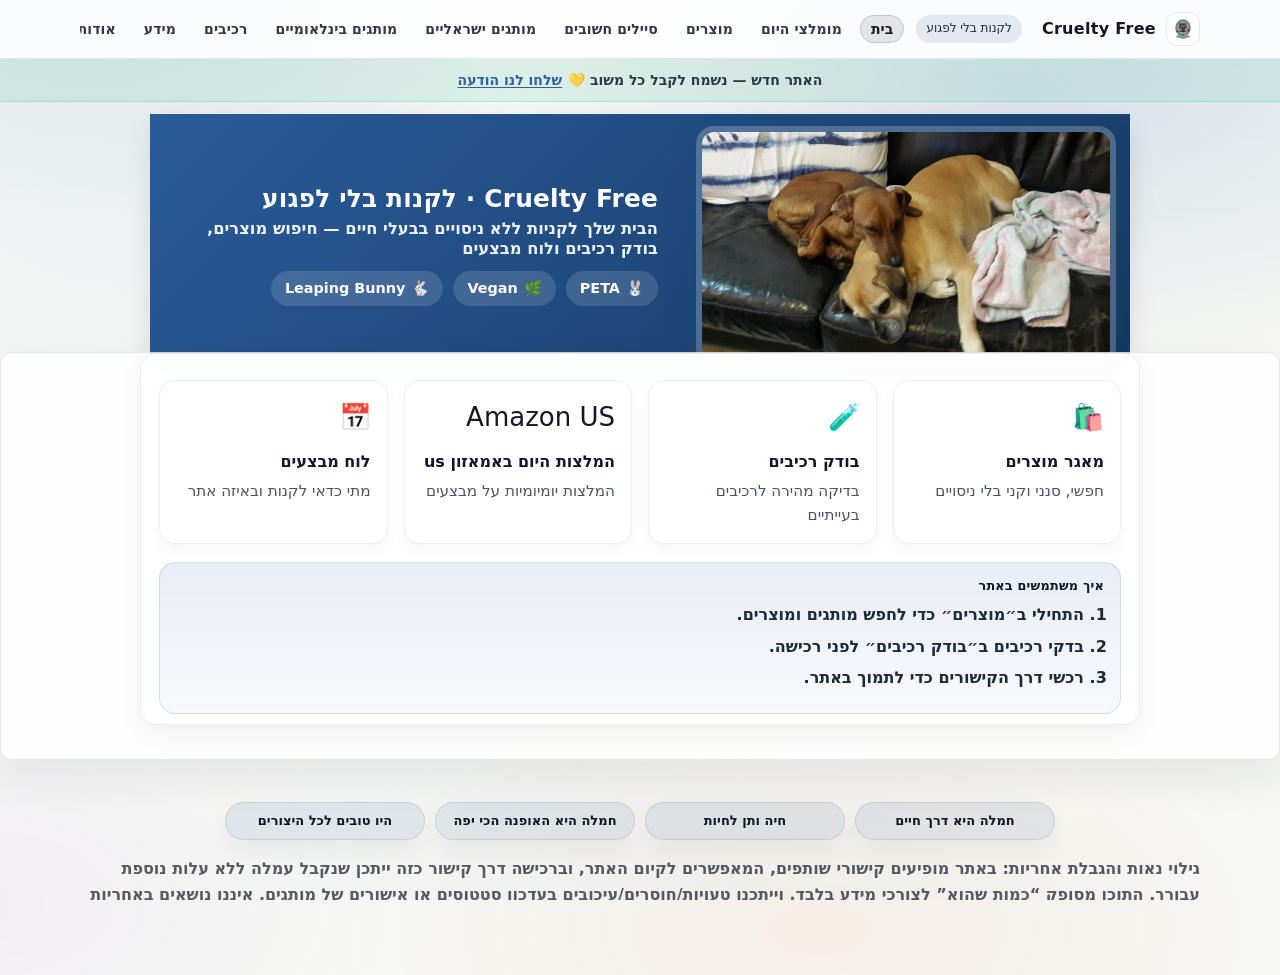
==== index.html @ d0f70ccd "Add files via upload" ====
<!DOCTYPE html>

<html lang="he" dir="rtl">
<head>
<meta charset="utf-8"/>
<meta content="width=device-width, initial-scale=1" name="viewport"/>
<title>Cruelty Free · לקנות בלי לפגוע</title>
<meta content="מדריך ישראלי לקניות ללא ניסויים בבעלי חיים" name="description"/>
<link href="https://fonts.googleapis.com" rel="preconnect"/>
<link crossorigin="" href="https://fonts.gstatic.com" rel="preconnect"/>
<link href="https://fonts.googleapis.com/css2?family=Assistant:wght@300;400;600;700;800&amp;display=swap" rel="stylesheet"/>
<link href="assets/css/styles.css?v=2026-01-14-v12" rel="stylesheet"/>
<link href="assets/img/logo.png" rel="icon" type="image/png"/>
<style>
  /* בית-only notice banner */
  .siteNotice{ background: rgba(16,185,129,.10); border-bottom:1px solid rgba(16,185,129,.22); }
  .siteNotice .wrap{ padding: 10px 16px; }
  .siteNotice p{ margin:0; font-size:14px; font-weight:600; color: rgba(15,23,42,.85); display:flex; gap:6px; flex-wrap:wrap; align-items:center; justify-content:center; }
  .siteNotice a{ color: rgba(42,91,154,.96); text-decoration: underline; text-underline-offset: 2px; }
  @media (max-width:420px){ .siteNotice p{ font-size:13.5px; } }
</style>
</head>
<body>
<header class="siteHeader" id="siteHeader">
<div class="wrap headerRow">
<a aria-label="בית" class="logo" href="index.html">
<img alt="Cruelty Free" class="logoImg" height="40" src="assets/img/logo.png" width="40"/>
<span class="logoText">Cruelty Free</span>
<span class="logoTag">לקנות בלי לפגוע</span>
</a>
<nav aria-label="ניווט ראשי" class="nav">
<a class="navHomeMobile" href="index.html">בית</a>
<a class="" href="todays-top-deals.html">מומלצי היום</a>
<a class="" href="products.html">מוצרים</a>
<a class="" href="shopping-calendar.html">סיילים חשובים</a>
<a class="" href="israeli-brands.html">מותגים ישראליים</a>
<a class="" href="recommended-brands.html">מותגים בינלאומיים</a>
<a class="" href="ingredient-detective.html">רכיבים</a>
<a class="" href="learn.html">מידע</a>
<a class="" href="about.html">אודות</a>
<a class="" href="contact.html">צור קשר</a>
</nav>
</div>
</header>
<main id="main">
<section aria-label="הודעה" class="siteNotice">
<div class="wrap">
<p>
      האתר חדש — נשמח לקבל כל משוב 💛
      <a href="contact.html">שלחו לנו הודעה</a>
</p>
</div>
</section>
<section class="hero product-hero heroSmall">
<img alt="" aria-hidden="true" class="decorPhoto decorCL" src="assets/img/photos/dogs-cuddle.jpg"/>
<div class="wrap heroInner">
<div class="heroCopy center-text">
<h1>Cruelty Free · לקנות בלי לפגוע</h1>
<p>הבית שלך לקניות ללא ניסויים בבעלי חיים — חיפוש מוצרים, בודק רכיבים ולוח מבצעים</p>
<div class="badgeRow center-badges">
<div class="trust-badge"><span class="icon">🐰</span> PETA</div>
<div class="trust-badge"><span class="icon">🌿</span> Vegan</div>
<div class="trust-badge"><span class="icon">🐇</span> Leaping Bunny</div>
</div>
</div>
</div>
</section>
<section class="panel filter-panel">
<div class="wrap">
<div class="toolbar-container contentCard">
<div class="cardsGrid homeGrid">
<a class="miniCard" href="products.html">
<div class="miniCardIcon">🛍️</div>
<div class="miniCardTitle">מאגר מוצרים</div>
<div class="miniCardText">חפשי, סנני וקני בלי ניסויים</div>
</a>
<a class="miniCard" href="ingredient-detective.html">
<div class="miniCardIcon">🧪</div>
<div class="miniCardTitle">בודק רכיבים</div>
<div class="miniCardText">בדיקה מהירה לרכיבים בעייתיים</div>
</a>
<a class="miniCard" href="todays-top-deals.html">
<div class="miniCardIcon">Amazon US</div>
<div class="miniCardTitle">המלצות היום באמאזון us</div>
<div class="miniCardText">המלצות יומיומיות על מבצעים</div>
</a>
<a class="miniCard" href="shopping-calendar.html">
<div class="miniCardIcon">📅</div>
<div class="miniCardTitle">לוח מבצעים</div>
<div class="miniCardText">מתי כדאי לקנות ובאיזה אתר</div>
</a>
</div>
<div class="noteBox">
<h2>איך משתמשים באתר</h2>
<ol class="steps">
<li>התחילי ב״מוצרים״ כדי לחפש מותגים ומוצרים.</li>
<li>בדקי רכיבים ב״בודק רכיבים״ לפני רכישה.</li>
<li>רכשי דרך הקישורים כדי לתמוך באתר.</li>
</ol>
</div>
</div>
</div>
</section>
</main>
<footer class="siteFooter">
<div class="wrap">
<div aria-label="ציטוטים" class="footerQuotes">
<span class="quotePill">חמלה היא דרך חיים</span><span class="quotePill">חיה ותן לחיות</span><span class="quotePill">חמלה היא האופנה הכי יפה</span><span class="quotePill">היו טובים לכל היצורים</span>
</div>
<p class="muted">גילוי נאות והגבלת אחריות: באתר מופיעים קישורי שותפים, המאפשרים לקיום האתר, וברכישה דרך קישור כזה ייתכן שנקבל עמלה ללא עלות נוספת עבורך. התוכן מסופק “כמות שהוא” לצורכי מידע בלבד, וייתכנו טעויות/חוסרים/עיכובים בעדכון סטטוסים או אישורים של מותגים. איננו נושאים באחריות לכל נזק, הפסד או הוצאה (ישירים או עקיפים) הנובעים מהשימוש באתר או מהסתמכות על המידע. אם ידוע לך על שינוי/טעות — נשמח לקבל עדכון.</p>
</div>
</footer>
<script defer="" src="assets/js/site.js?v=2026-01-14-v12"></script>

<!-- Weglot helper: refresh translations after dynamic content renders -->
<script>
(function(){
  function wgRefresh(){
    try{
      if (window.Weglot && typeof Weglot.refresh === 'function') Weglot.refresh();
    }catch(e){}
  }
  // initial
  document.addEventListener('DOMContentLoaded', function(){ setTimeout(wgRefresh, 80); });

  // optional: if your JS triggers this after rendering cards/lists
  window.addEventListener('kbwg:content-rendered', function(){ setTimeout(wgRefresh, 80); });

  // watch for DOM changes (debounced)
  var t=null;
  var mo=new MutationObserver(function(){
    clearTimeout(t);
    t=setTimeout(wgRefresh, 250);
  });
  mo.observe(document.documentElement, { childList:true, subtree:true });
})();
</script>

</body>
</html>
---- assets/css/styles.css ----
/* KBWG – full standalone styling (RTL-first) */
:root{
  --bg: #f6f7f4;
  --paper: rgba(255,255,255,.85);
  --paper2: rgba(255,255,255,.70);
  --stroke: rgba(20,40,80,.10);
  --stroke2: rgba(20,40,80,.14);
  --ink: #111827;
  --muted: rgba(17,24,39,.70);
  --muted2: rgba(17,24,39,.56);
  --brand: #2a5b9a;
  --brand2: #9dc3e6;
  --shadow: 0 18px 40px rgba(20,35,60,.08);
  --radius: 22px;
  --radius2: 16px;
}

*{ box-sizing:border-box; }
html,body{ height:100%; }
body{
  margin:0;
  font-family: "Heebo","Assistant","Rubik", system-ui, -apple-system, Segoe UI, Arial, sans-serif;
  color: var(--ink);
  background:
    radial-gradient(900px 500px at 80% 10%, rgba(42,91,154,.12), transparent 60%),
    radial-gradient(800px 520px at 10% 20%, rgba(157,195,230,.10), transparent 60%),
    radial-gradient(900px 600px at 50% 110%, rgba(186,215,239,.12), transparent 55%),
    var(--bg);
  line-height:1.6;
}

a{ color: inherit; text-decoration: none; }
a:hover{ text-decoration: underline; text-underline-offset: 3px; }
img{ max-width:100%; height:auto; display:block; }

.wrap{ width:min(1120px, 100% - 32px); margin-inline:auto; }

.muted{ color: var(--muted); }
.mini{ font-size: 13px; color: var(--muted2); font-weight: 650; }
h1,h2,h3{ line-height: 1.15; letter-spacing: .2px; }
h1{ font-size: clamp(30px, 4vw, 44px); margin:0 0 10px; }
h2{ font-size: clamp(20px, 2.6vw, 28px); margin:0 0 10px; }
h3{ font-size: 18px; margin:0 0 8px; }

/* Header */
.siteHeader{
  position: sticky; top:0; z-index:20;
  background: rgba(246,247,251,.70);
  backdrop-filter: blur(10px);
  border-bottom: 1px solid var(--stroke);
}
.headerRow{
  display:flex; align-items:center; justify-content:space-between; gap:14px;
  padding: 12px 0;
}

/* Prevent desktop nav from dropping to a second line */
.siteHeader .nav{ flex: 1 1 auto; }

  /* Mobile drawer: keep list clean (no wrapping into columns) */
  .siteHeader .nav{
    flex-wrap: nowrap;
    white-space: normal;
    overflow-x: hidden;
  }
  .siteHeader .nav a{
    width: 100%;
    justify-content: flex-start;
    padding: 10px 12px;
  }
.siteHeader .logo{ flex: 0 0 auto; }

.logo{
  display:flex; align-items:center; gap:10px; min-width: 220px;
}
.logoImg{ width:34px; height:34px; border-radius:10px; border:1px solid var(--stroke); background:rgba(255,255,255,.8); }
.logoText{ font-weight: 900; letter-spacing:.3px; }

.nav{
  display:flex;
  flex-wrap:wrap;
  gap:6px 8px;
  justify-content:flex-start;
  white-space:normal;
  overflow-x:visible;
  -webkit-overflow-scrolling:touch;
  scrollbar-width: thin;
}
.nav a{
  font-size: 14px;
  padding: 6px 10px;
  border-radius: 999px;
  font-weight: 800;
  color: rgba(17,24,39,.78);
}
.nav a:hover{
  background: rgba(42,91,154,.10);
  text-decoration:none;
}
.nav a.active{
  background: rgba(42,91,154,.12);
  border: 1px solid rgba(42,91,154,.18);
  color: rgba(17,24,39,.92);
}

/* Buttons */
.btn{
  display:inline-flex; align-items:center; justify-content:center;
  gap:8px;
  padding: 10px 14px;
  border-radius: 999px;
  border: 1px solid var(--stroke2);
  background: rgba(255,255,255,.92);
  font-weight: 900;
  cursor:pointer;
  text-decoration:none;
}
.btn:hover{ text-decoration:none; transform: translateY(-1px); }
.btn:active{ transform: translateY(0); }
.btn.primary{
  border-color: rgba(42,91,154,.22);
  background: rgba(42,91,154,.12);
}
.btn.ghost{
  background: rgba(255,255,255,.75);
}
.actions{ display:flex; gap:10px; flex-wrap:wrap; }

/* Panels & Cards */
.panel, .card, .aboutCard{
  background: var(--paper);
  border: 1px solid var(--stroke);
  border-radius: var(--radius);
  box-shadow: var(--shadow);
}
.panel{ padding: 16px; }
.card{ padding: 16px; }
.aboutCard{ padding: 16px; }
.spaced{ margin: 14px 0; }

/* Hero */
.hero{
  position: relative;
  margin: 10px 0 12px;
}
.heroShell{
  position: relative;
  overflow:hidden;
  border-radius: calc(var(--radius) + 6px);
  border: 1px solid var(--stroke);
  background: linear-gradient(180deg, rgba(255,255,255,.80), rgba(255,255,255,.65));
  box-shadow: var(--shadow);
}
.heroBg{
  position:absolute; inset:-40px;
  object-fit: cover;
  width: 110%;
  height: 110%;
  filter: saturate(1.05) contrast(1.03) blur(2px);
  opacity: .22;
  transform: scale(1.0);
}
.heroDeco{
  position:absolute; inset:0;
  background:
    radial-gradient(520px 240px at 80% 30%, rgba(42,91,154,.18), transparent 60%),
    radial-gradient(480px 250px at 20% 60%, rgba(157,195,230,.14), transparent 65%),
    radial-gradient(520px 260px at 55% 105%, rgba(186,215,239,.16), transparent 60%);
  pointer-events:none;
}
.heroInner{
  position:relative;
  padding: 16px;
  display:grid;
  grid-template-columns: 1.15fr .85fr;
  gap: 16px;
  align-items:center;
}
@media (max-width: 920px){
  .heroInner{ grid-template-columns: 1fr; }
}

/* --- Compact heroes (show content without scrolling) --- */
.hero.heroCompact{ margin: 10px 0 12px; }
.hero.heroCompact .heroInner{
  padding: 12px;
  grid-template-columns: .85fr 1.15fr;
  gap: 12px;
}
@media (max-width: 920px){
  .hero.heroCompact .heroInner{ grid-template-columns: 1fr; padding: 14px; }
}
.hero.heroCompact .heroMedia{
  max-height: 220px;
  min-height: 170px;
  border-radius: calc(var(--radius) - 2px);
}
.hero.heroCompact .heroMedia img{
  height: 100%;
  max-height: 220px;
  object-fit: cover;
}
.hero.heroCompact h1{ margin-bottom: 6px; font-size:1.85rem; line-height:1.05; }
.hero.heroCompact .badgeRow{ margin-top: 8px; }

/* =========================================================
   FIX (Calendar hero): navy background + centered text + image right
   ========================================================= */
.hero.heroCompact{
  position: relative;
}

/* Navy hero background like other pages */
.hero.heroCompact .heroShell{
  background: linear-gradient(135deg, var(--accent, #2a5b9a), #1b3861);
  color: #fff;
  border: none;
}

/* Text readability */
.hero.heroCompact .muted,
.hero.heroCompact .heroCopy p{
  color: rgba(255,255,255,.88);
}

/* Badges on navy */
.hero.heroCompact .badge{
  background: rgba(255,255,255,.14);
  border-color: rgba(255,255,255,.20);
  color: rgba(255,255,255,.92);
}

/* Center hero title/copy */
.hero.heroCompact .heroCopy{
  text-align: center;
  justify-self: center;
  position: relative;
  z-index: 2;
}

/* Push hero image further right (RTL-safe) */
.hero.heroCompact .heroMedia{
  justify-self: end;
  margin-inline-start: auto;
  position: relative;
  z-index: 0;
}

/* Force cover fill for calendar hero (protects from later height:auto rules) */
.hero.heroCompact .heroMedia img{
  width: 100%;
  height: 100% !important;
  object-fit: cover !important;
  max-height: 220px;
}

@media (max-width: 920px){
  .hero.heroCompact .heroMedia{
    justify-self: stretch;
    margin-inline-start: 0;
  }
}

/* Email row on contact page */
.emailRow{
  display:flex;
  flex-wrap:wrap;
  gap:10px;
  align-items:center;
  margin-top: 10px;
}
.emailText{
  padding: 10px 12px;
  border-radius: 14px;
  border: 1px solid var(--stroke2);
  background: rgba(255,255,255,.92);
  font: inherit;
  font-weight: 800;
  direction:ltr;
}

.heroCopy p{ margin:0 0 12px; font-weight: 650; }
.badgeRow{ display:flex; gap:8px; flex-wrap:wrap; margin-top: 10px; }
.badge{
  display:inline-flex; align-items:center; justify-content:center;
  padding: 7px 10px;
  border-radius: 999px;
  background: rgba(255,255,255,.70);
  border: 1px solid var(--stroke);
  font-weight: 900;
  font-size: 13px;
  color: rgba(17,24,39,.78);
}
.heroMedia{
  aspect-ratio: 4 / 3;
  max-height: 240px;

  background: rgba(255,255,255,.74);
  border: 1px solid var(--stroke);
  border-radius: var(--radius);
  overflow:hidden;
  min-height: 160px;
  max-height: 240px;
  position:relative;
}
.heroMedia img{
  width:100%; height:100%;
  object-fit: cover;
  transform: scale(1.0);
}
.heroMedia::after{
  content:"";
  position:absolute; inset:0;
  background: linear-gradient(180deg, transparent, rgba(255,255,255,.58));
}
.quoteTag{
  position:absolute;
  inset:auto 14px 14px 14px;
  background: rgba(255,255,255,.88);
  border: 1px solid var(--stroke);
  border-radius: 999px;
  padding: 8px 12px;
  font-weight: 900;
  text-align:center;
}

/* Quote strip */
.quoteStrip{
  display:flex;
  gap:10px;
  overflow:auto;
  padding: 10px 2px 2px;
  scroll-snap-type: x mandatory;
}
.quoteStrip::-webkit-scrollbar{ height: 10px; }
.quoteStrip::-webkit-scrollbar-thumb{ background: rgba(17,24,39,.12); border-radius: 999px; }
.quotePill{
  scroll-snap-align:start;
  min-width: 200px;
  padding: 10px 12px;
  border-radius: 16px;
  background: rgba(255,255,255,.75);
  border: 1px solid var(--stroke);
  font-weight: 900;
  box-shadow: 0 10px 22px rgba(20,35,60,.06);
  text-align:center;
}


/* Layout grids */
.grid{ display:grid; gap:14px; grid-template-columns: repeat(3, minmax(0,1fr)); }
.grid.two{ grid-template-columns: repeat(2, minmax(0,1fr)); }
.grid.three{ grid-template-columns: repeat(3, minmax(0,1fr)); }
@media (max-width: 920px){ .grid, .grid.two, .grid.three{ grid-template-columns: 1fr; } }

/* Gallery */
.mosaic{
  display:grid;
  grid-template-columns: 1.1fr .9fr;
  gap: 14px;
}
@media (max-width: 920px){ .mosaic{ grid-template-columns: 1fr; } }
.mosaicLeft, .mosaicRight{
  display:grid; gap:14px;
}
.mosaicRight{ grid-template-columns: repeat(2, minmax(0,1fr)); }
@media (max-width: 520px){ .mosaicRight{ grid-template-columns: 1fr; } }
.photoCard{
  border-radius: var(--radius);
  overflow:hidden;
  border: 1px solid var(--stroke);
  background: rgba(255,255,255,.75);
  position:relative;
  min-height: 180px;
  box-shadow: var(--shadow);
}
.photoCard img{ width:100%; height:100%; object-fit: cover; }
.photoCard .cap{
  position:absolute;
  inset:auto 12px 12px 12px;
  padding: 10px 12px;
  border-radius: 16px;
  background: rgba(255,255,255,.85);
  border: 1px solid var(--stroke);
  font-weight: 900;
}
.photoCard .cap small{ display:block; font-weight:800; color: var(--muted); margin-top: 2px; }

/* Forms */
.field{ display:flex; flex-direction:column; gap:6px; flex:1; }
.label{ font-weight:900; color: rgba(17,24,39,.86); }
input[type="search"], input[type="text"], select{
  width:100%;
  padding: 11px 12px;
  border-radius: 14px;
  border: 1px solid var(--stroke2);
  background: rgba(255,255,255,.92);
  font: inherit;
  font-weight: 700;
}
input:focus-visible, select:focus-visible, button:focus-visible, a:focus-visible{
  outline: 2px solid rgba(42,91,154,.55);
  outline-offset: 2px;
}

/* Product UI */
.chipsRow{ display:flex; gap:8px; flex-wrap:wrap; margin: 12px 0; }
.chip{
  position: relative;
  border: 1px solid rgba(15,23,42,.12);
  background: linear-gradient(180deg, rgba(255,255,255,.96), rgba(240,246,255,.86));
  padding: 8px 12px;
  border-radius: 999px;
  font-weight: 900;
  line-height: 1;
  box-shadow: 0 6px 16px rgba(15,23,42,.06);
  transition: transform .12s ease, box-shadow .12s ease, border-color .12s ease, background .12s ease;
}
.chip::after{
  content:"";
  position:absolute;
  left: 10px;
  right: 10px;
  bottom: 5px;
  height: 3px;
  border-radius: 999px;
  background: transparent;
  opacity: 0;
}
.chip:hover{
  transform: translateY(-1px);
  box-shadow: 0 10px 22px rgba(15,23,42,.09);
}
.chip.active{
  background: linear-gradient(180deg, rgba(42,91,154,.14), rgba(255,255,255,.88));
  border-color: rgba(42,91,154,.35);
}
.chip.active::after{
  background: linear-gradient(90deg, rgba(16,185,129,.95), rgba(59,130,246,.90));
  opacity: 1;
}

.toolbar{
  display:grid;
  grid-template-columns: 1.3fr .7fr .7fr .6fr auto;
  gap: 6px;
  align-items:center;
  margin: 10px 0;
}
@media (max-width: 920px){
  .toolbar{ grid-template-columns: 1fr 1fr; }
}
.searchBox{ position:relative; }
.liveCount{
  position:absolute;
  left: 10px; top: 50%;
  transform: translateY(-50%);
  padding: 4px 8px;
  border-radius: 999px;
  border: 1px solid var(--stroke);
  background: rgba(255,255,255,.86);
  font-weight: 900;
  font-size: 12px;
}
.filtersRow{
  display:flex; flex-wrap:wrap; gap:12px; align-items:center;
  margin: 8px 0 12px;
}
.check{ display:flex; gap:8px; align-items:center; font-weight: 850; color: rgba(17,24,39,.78); }
.countPill{
  margin-inline-start:auto;
  padding: 8px 12px;
  border-radius: 999px;
  border: 1px solid var(--stroke);
  background: rgba(255,255,255,.78);
  font-weight: 900;
}

.productCard{
  padding: 16px;
  border-radius: var(--radius);
  border: 1px solid var(--stroke);
  background: rgba(255,255,255,.86);
  box-shadow: var(--shadow);
}
.pTop{ display:flex; justify-content:space-between; gap:12px; align-items:flex-start; }
.pBrand{ font-weight: 900; color: rgba(17,24,39,.88); }
.pName{ font-weight: 800; color: rgba(17,24,39,.78); margin-top: 2px; }
.tags{ display:flex; gap:8px; flex-wrap:wrap; margin-top: 10px; }
.tag{
  padding: 6px 10px;
  border-radius: 999px;
  border: 1px solid var(--stroke);
  background: rgba(255,255,255,.78);
  font-weight: 900;
  font-size: 12px;
}
.offerList{ display:flex; flex-direction:column; gap:10px; margin-top: 12px; }
.offer{
  display:flex; justify-content:space-between; gap:12px; align-items:center;
  padding: 10px 12px;
  border-radius: 16px;
  border: 1px solid var(--stroke);
  background: rgba(255,255,255,.78);
}
.offerMeta{ font-size: 12px; font-weight: 800; color: var(--muted); }
.offerStore{ font-size: 14px; font-weight: 900; color: rgba(15,23,42,.95); }


/* ------------------------------------------------------------------
   מוצרים page (v3) – compatibility styles
   Fixes: mixed checkboxes (RTL), missing pill styling, cleaner spacing
   ------------------------------------------------------------------ */

/* Main white toolbar container used by products.html */
.toolbar-container{
  background: rgba(255,255,255,.92);
  border: 1px solid rgba(20,40,80,.10);
  border-radius: 18px;
  padding: 18px;
  box-shadow: 0 14px 28px rgba(20,35,60,.06);
}

/* מוצרים search */
.search-wrapper{ position: relative; max-width: 640px; margin: 0 auto 16px; }
.search-wrapper input{
  width:100%;
  padding: 14px 46px 14px 16px;
  border-radius: 999px;
  border: 2px solid rgba(15,23,42,.10);
  background: rgba(255,255,255,.96);
  font: inherit;
  font-weight: 750;
}
.search-wrapper input:focus{ outline:none; border-color: rgba(42,91,154,.55); box-shadow: 0 0 0 4px rgba(42,91,154,.12); }
.search-btn{
  position:absolute;
  right: 14px;
  top: 50%;
  transform: translateY(-50%);
  border:none;
  background: transparent;
  font-size: 18px;
  cursor: default;
}

/* Dropdowns row */
.select-group{ display:flex; gap:10px; flex-wrap: wrap; }
.select.minimal{
  border: 1px solid rgba(15,23,42,.12);
  padding: 10px 12px;
  border-radius: 12px;
  background: rgba(255,255,255,.96);
  font: inherit;
  font-weight: 750;
}

/* Toggle pills row (this is the issue in the screenshot) */
.toggles-row{
  display:flex;
  flex-wrap: wrap;
  gap: 6px;
  align-items:center;
  justify-content:flex-start;
  direction: rtl;
}

.check-pill{
  display:inline-flex;
  align-items:center;
  gap: 8px;
  padding: 8px 12px;
  border-radius: 999px;
  border: 1px solid rgba(44,62,80,.18);
  background: rgba(255,255,255,.92);
  font-weight: 800;
  white-space: nowrap;
  line-height: 1;
  unicode-bidi: isolate;
}

.check-pill:hover{ border-color: rgba(42,91,154,.35); }
.check-pill input{ margin:0; accent-color: var(--brand); }
.check-pill.highlight{
  background: rgba(42,91,154,.10);
  border-color: rgba(42,91,154,.25);
}



.price-range-row{
  margin-top:10px;
  display:flex;
  flex-direction:column;
  gap:6px;
}

.price-range-row .filter-label{
  font-weight:800;
  font-size:14px;
}

.price-range-inputs{
  display:flex;
  flex-wrap:wrap;
  gap:8px;
}

.price-label{
  display:flex;
  flex-direction:column;
  gap:4px;
  font-size:12px;
}

.price-label input{
  max-width:120px;
  padding:6px 10px;
  border-radius:999px;
  border:1px solid rgba(148,163,184,0.8);
  font-size:13px;
  background-color:#fff;
}

.price-range-hint{
  font-size:12px;
  color:var(--muted,#64748b);
}


.price-sep{
  font-size: 14px;
  opacity: 0.7;
}

.free-ship-row{
  margin-top: 10px;
  display:flex;
  flex-wrap:wrap;
  align-items:center;
  gap:10px;
}

.freeShipLabel{
  font-weight: 800;
  font-size: 14px;
}

.freeShipInput{
  max-width: 140px;
  padding: 8px 12px;
  border-radius: 999px;
  border: 1px solid rgba(15,23,42,.18);
  background: rgba(255,255,255,.96);
  font: inherit;
  font-weight: 750;
  text-align: center;
}

/* RTL: keep the checkbox visually on the left for readability */
html[dir="rtl"] .check-pill{ flex-direction: row; }

/* Status bar (count + clear button) */
.status-bar{
  display:flex;
  align-items:center;
  gap: 12px;
  flex-wrap: wrap;
  justify-content: flex-start;
}

.count-tag{
  display:inline-flex;
  align-items:center;
  justify-content:center;
  padding: 8px 12px;
  border-radius: 999px;
  border: 1px solid rgba(20,40,80,.12);
  background: rgba(245,248,255,.92);
  font-weight: 900;
  font-size: 13px;
}

.btn-link{
  border:none;
  background: transparent;
  color: rgba(42,91,154,.95);
  font: inherit;
  font-weight: 900;
  cursor: pointer;
  padding: 6px 8px;
  border-radius: 10px;
}
.btn-link:hover{ background: rgba(42,91,154,.08); }

/* Slightly nicer separation between filters and cards */
.product-grid{ margin-top: 14px; }

@media (max-width: 768px){
  .status-bar{ justify-content:center; }
  .select-group{ justify-content:center; }
  .toggles-row{ justify-content:center; }
}

/* Footer */
.siteFooter{ padding: 18px 0 26px; margin-top: 14px; }
.siteFooter .muted{ font-weight: 750; }

/* Decorative corners */
.corner{
  position: fixed;
  width: 220px;
  opacity: .12;
  pointer-events:none;
  filter: blur(.2px);
  z-index: 0;
}
.corner.r{ top:-30px; right:-40px; }
.corner.l{ bottom:-40px; left:-50px; transform: rotate(8deg); }
@media (max-width: 920px){ .corner{ display:none; } }

/* Sales calendar layout */
.agendaGrid{
  display:grid; gap:14px;
  grid-template-columns: repeat(2, minmax(0,1fr));
}
@media (max-width: 920px){ .agendaGrid{ grid-template-columns: 1fr; } }
.monthCard{
  background: rgba(255,255,255,.85);
  border: 1px solid rgba(20,40,80,.10);
  border-radius: 20px;
  box-shadow: 0 14px 28px rgba(20,35,60,.06);
  overflow:hidden;
}
.monthTop{
  display:flex; align-items:center; justify-content:space-between; gap:10px;
  padding: 14px 16px;
  background: linear-gradient(180deg, rgba(170,200,235,.22), rgba(255,255,255,.0));
  border-bottom: 1px solid rgba(20,40,80,.08);
}
.monthTitle{ font-size: 18px; font-weight: 900; }
.monthMeta{ font-size: 13px; font-weight: 800; color: rgba(30,45,70,.72); }
.eventList{ padding: 12px 12px 14px; display:flex; flex-direction:column; gap:10px; }
.eventItem{
  display:flex; gap:12px; align-items:flex-start;
  padding: 12px;
  border-radius: 16px;
  border: 1px solid rgba(20,40,80,.10);
  background: rgba(255,255,255,.90);
}
.eventLeft{ min-width: 92px; display:flex; flex-direction:column; gap:6px; text-align:right; }
.datePill{
  display:inline-flex; align-items:center; justify-content:center;
  padding: 6px 10px;
  border-radius: 999px;
  font-weight: 900;
  font-size: 13px;
  border: 1px solid rgba(20,40,80,.12);
  background: rgba(245,248,255,.9);
  white-space: nowrap;
}
.tagPill{
  display:inline-flex; align-items:center; justify-content:center;
  padding: 5px 10px;
  border-radius: 999px;
  font-weight: 900;
  font-size: 12px;
  white-space: nowrap;
  border: 1px solid rgba(20,40,80,.10);
}
.tag-major{ background: rgba(70,130,255,.14); }
.tag-mid  { background: rgba(40,170,140,.14); }
.tag-note { background: rgba(255,170,60,.16); }
.eventBody{ flex:1; min-width:0; }
.eventName{ font-weight: 900; font-size: 15px; margin-bottom: 3px; }
.eventDesc{ color: rgba(30,45,70,.78); font-weight: 700; font-size: 13px; line-height: 1.45; }
.noEvents{ padding: 14px; color: rgba(30,45,70,.65); font-weight: 800; font-size: 13px; }


/* --- v3 polish & fixes --- */
img{max-width:100%;height:auto}

/* Decorative corner: smaller + softer */
.corner{
  width: 180px !important;
  opacity: .06 !important;
  filter: blur(.1px);
}

/* Hero media: prevent giant images */
.heroMedia{
  aspect-ratio: 4 / 3;
  min-height: 0;
}
.heroMedia img{
  width:100%;
  height:100%;
  object-fit: cover;
  transform: none;
}

/* Footer quote line */
.footerQuotes{
  margin-top: 10px;
  font-weight: 800;
  font-size: 12px;
  color: rgba(30,45,70,.60);
  display:flex;
  flex-wrap:wrap;
  gap:8px;
}
.footerQuotes::before{
  content:"✦";
  opacity:.65;
  margin-inline-end: 6px;
}

/* Small buttons */
.btn.small{
  padding: 8px 12px;
  font-size: 12px;
}


/* Botanical additions */
.steps{ margin:0; padding-inline-start: 20px; }
.steps li{ margin: 10px 0; font-weight: 650; color: rgba(17,24,39,.78); }


/* --- Quote color pills (Botanical Calm + Blue) --- */
.quotePill{
  border-radius: 14px;
  padding: 8px 10px;
  border: 1px solid rgba(17,24,39,.10);
  font-weight: 850;
  font-size: 13px;
}
.quotePill.q1{ background: rgba(157,195,230,.18); }     /* sage */
.quotePill.q2{ background: rgba(249,115,22,.10); }     /* warm peach */
.quotePill.q3{ background: rgba(42,91,154,.12); }     /* ocean blue */
.quotePill.q4{ background: rgba(168,85,247,.10); }     /* lavender */
.quotePill.q5{ background: rgba(65,155,210,.14); }     /* mint */

@media (max-width: 860px){
  .heroMedia{ max-height: 280px; }
}

/* --- Shopping Calendar: shop chips --- */
.eventBuy{ display:flex; gap:8px; flex-wrap: wrap; margin-top:10px; }
.buyChip{ display:inline-flex; align-items:center; padding:6px 10px; border-radius: 999px;
  border: 1px solid rgba(17,24,39,.12); background: rgba(255,255,255,.7); font-weight: 750; font-size: 12px; }



/* --- Layout variation: flip hero order on some pages --- */
.heroInner.flip .heroCopy { order: 2; }
.heroInner.flip .heroMedia { order: 1; }

/* --- Safer hero media sizing (prevents huge images) --- */
.heroMedia img {
  width: 100%;
  height: auto;
  display: block;
  object-fit: cover;
  aspect-ratio: 16 / 10;
  max-height: 380px;
}



/* --- v6: Mixed layouts (more decorative) --- */

/* Decorative background wash + soft pattern */
body::before{
  content:"";
  position: fixed;
  inset: -20vh -20vw;
  z-index: -3;
  pointer-events: none;
  background:
    radial-gradient(900px 420px at 18% 12%, rgba(42,91,154,.10), transparent 60%),
    radial-gradient(820px 420px at 82% 18%, rgba(157,195,230,.10), transparent 62%),
    radial-gradient(780px 420px at 60% 88%, rgba(249,115,22,.06), transparent 65%),
    radial-gradient(720px 360px at 12% 86%, rgba(168,85,247,.05), transparent 62%);
  filter: saturate(1.02);
}
body::after{
  content:"";
  position: fixed;
  inset: 0;
  z-index: -2;
  pointer-events: none;
  opacity: .35;
  background-image:
    radial-gradient(rgba(17,24,39,.06) 1px, transparent 1px);
  background-size: 22px 22px;
  mask-image: radial-gradient(closest-side, rgba(0,0,0,.70), rgba(0,0,0,0));
}

/* Image strip (Layout 2) */
.imgStrip{
  display:grid;
  grid-template-columns: repeat(3, 1fr);
  gap: 12px;
}
@media (max-width: 920px){ .imgStrip{ grid-template-columns: 1fr; } }

.stripCard{
  margin:0;
  border-radius: 20px;
  overflow:hidden;
  border: 1px solid rgba(20,40,80,.10);
  background: rgba(255,255,255,.82);
  box-shadow: var(--shadow);
}
.stripCard img{
  width:100%;
  height: 150px;
  object-fit: cover;
  display:block;
}
.stripCard figcaption{
  padding: 10px 12px 12px;
  display:flex;
  justify-content: space-between;
  align-items:center;
  gap:10px;
  font-weight: 900;
  color: rgba(17,24,39,.78);
}
.stripTag{
  font-size: 12px;
  font-weight: 900;
  border: 1px solid rgba(17,24,39,.12);
  background: rgba(255,255,255,.70);
  padding: 5px 9px;
  border-radius: 999px;
}

/* Inline media inside cards (Layout 3) */
.cardMedia{
  display:flex;
  gap: 12px;
  align-items:center;
}
.cardMedia .mediaImg{
  width: 78px;
  height: 78px;
  border-radius: 18px;
  border: 1px solid rgba(20,40,80,.12);
  background: rgba(255,255,255,.75);
  object-fit: cover;
  flex: 0 0 auto;
}
.cardMedia .mediaIcon{
  width: 78px;
  height: 78px;
  border-radius: 18px;
  border: 1px solid rgba(20,40,80,.12);
  background: rgba(255,255,255,.75);
  display:grid;
  place-items:center;
  flex: 0 0 auto;
  color: rgba(42,91,154,.95);
}
.cardMedia .mediaIcon svg{ width: 40px; height: 40px; }

/* Decorative section divider */
.divider{
  height: 1px;
  background: linear-gradient(90deg, transparent, rgba(20,40,80,.16), transparent);
  margin: 18px 0;
}

/* Softer hero quote tag */
.quoteTag{
  border-radius: 999px;
  padding: 8px 12px;
  font-weight: 900;
  border: 1px solid rgba(17,24,39,.12);
  background: rgba(255,255,255,.75);
  backdrop-filter: blur(6px);
}



/* --- Community gallery --- */
.communityGrid{
  display:grid;
  grid-template-columns: repeat(3, minmax(0,1fr));
  gap: 14px;
}
@media (max-width: 920px){
  .communityGrid{ grid-template-columns: 1fr; }
}
.communityCard{
  border-radius: 22px;
  overflow:hidden;
  border: 1px solid rgba(20,40,80,.10);
  background: rgba(255,255,255,.82);
  box-shadow: var(--shadow);
  position: relative;
}
.communityCard img{
  width:100%;
  height: 220px;
  object-fit: cover;
  display:block;
}
.communityCard .cap{
  position:absolute;
  inset: auto 12px 12px 12px;
  padding: 10px 12px;
  border-radius: 16px;
  background: rgba(255,255,255,.80);
  border: 1px solid rgba(17,24,39,.10);
  backdrop-filter: blur(6px);
  font-weight: 900;
  color: rgba(17,24,39,.82);
}
.communityCard .cap small{
  display:block;
  margin-top: 2px;
  font-weight: 800;
  color: rgba(17,24,39,.60);
}

/* Skip link */
.skipLink{
  position:absolute;
  top: 10px;
  right: 10px;
  z-index: 50;
  padding: 10px 14px;
  border-radius: 999px;
  border: 1px solid rgba(20,40,80,.14);
  background: rgba(255,255,255,.95);
  box-shadow: 0 12px 24px rgba(20,35,60,.10);
  font-weight: 900;
  transform: translateY(-140%);
}
.skipLink:focus{
  transform: translateY(0);
}


/* --- Unified products-style theme overrides (v2) --- */
:root{
  --primary:#2c3e50;
  --accent:#2a5b9a;
  --accent-hover:#234e86;
  --bg-light:#f5f8ff;
  --card-shadow:0 8px 20px rgba(0,0,0,.06);
  --card-hover:0 12px 28px rgba(0,0,0,.12);
  --radius:12px;
}
body{font-family:"Heebo","Assistant",system-ui,-apple-system,Segoe UI,Roboto,Arial,sans-serif;}
.logoTag{font-size:12px;color:rgba(255,255,255,.9);margin-inline-start:10px;padding:4px 10px;border-radius:999px;background:rgba(255,255,255,.14);}
.siteHeader{position:sticky;top:0;z-index:1000;background:rgba(255,255,255,.85);backdrop-filter:saturate(180%) blur(10px);}
.siteHeader .logoTag{color:#1f2a37;background:rgba(42,91,154,.12);}
.nav a.active{background:rgba(42,91,154,.14);border-color:rgba(42,91,154,.2);}

.hero.product-hero{
  background: linear-gradient(135deg, var(--accent), #1b3861);
  color:#fff;
  border-radius: 18px;
  max-width: 980px;
  width: min(980px, calc(100% - 28px));
  margin: 12px auto 14px;
  padding: 12px 14px;
  box-shadow: 0 14px 28px rgba(0,0,0,.10);
}

 /* ✅ Hero: put the image NEXT to the text (not behind it) */
.hero.product-hero{
  display:flex;
  flex-direction: row;
  align-items:center;
  justify-content: space-between;
  gap: 18px;
  flex-wrap: nowrap;
  direction: rtl;
}

.hero.product-hero > .decorPhoto{
  position: static;
  flex: 0 0 auto;
  width: min(320px, 30vw);
  max-width: 340px;
  height: auto;
  opacity: 1;
  margin: 0;
  border-radius: 18px;
  box-shadow: 0 10px 22px rgba(0,0,0,.18);
}

.hero.product-hero .wrap.heroInner{
  width: auto;
  margin-inline: 0;
  flex: 1 1 560px;
  max-width: 760px;
}
.hero.product-hero .heroCopy{ position: relative; z-index: 2; }

/* Mobile: keep side-by-side but smaller */
@media (max-width: 640px){
  .hero.product-hero{
    gap: 6px;
    padding: 10px 12px;
    margin: 10px auto 12px;
    border-radius: 16px;
    box-shadow: 0 10px 20px rgba(0,0,0,.09);
  }
  .hero.product-hero > .decorPhoto{
    width: 110px;
    max-width: 34vw;
    max-height: 84px;
    padding: 0;
    border-radius: 14px;
  }
  .hero.product-hero .wrap.heroInner{
    flex: 1 1 auto;
    max-width: none;
  }
  .hero.product-hero .heroCopy.center-text{
    direction: rtl;
    text-align: right;
  }
  .hero.product-hero .badgeRow{justify-content:flex-start;}
}


.heroSmall{padding:18px 0 20px;}

/* ✅ FIX: was global .heroInner{display:flex...} and broke other pages */
.hero.product-hero .heroInner{position:relative; z-index:2;}

.center-text{text-align:center;}
.center-text h1{margin:0 0 6px;font-size:1.55rem;line-height:1.06;}
.center-text p{margin:0 auto 12px;max-width:720px;font-size:1.02rem;line-height:1.25;opacity:.92;}
.badgeRow{display:flex;gap:10px;justify-content:center;flex-wrap:wrap;}
.trust-badge{display:inline-flex;align-items:center;gap:6px;background:rgba(255,255,255,.14);padding:6px 14px;border-radius:999px;font-weight:700;font-size:.9rem;}
.trust-badge .icon{filter:saturate(1.1);}

.panel.filter-panel{padding-top:0;}
.toolbar-container,.contentCard{background:#fff;border-radius:16px;padding:22px;box-shadow:var(--card-shadow);}
.contentCard{margin-bottom:26px;}
.lead{font-size:1.05rem;margin:0 0 14px;color:#213043;opacity:.92;}

.cardsGrid{display:grid;grid-template-columns:repeat(auto-fit,minmax(240px,1fr));gap:16px;margin:16px 0;}
.homeGrid{grid-template-columns:repeat(auto-fit,minmax(180px,1fr));}
.miniCard{display:block;text-decoration:none;background:#fff;border:1px solid rgba(31,41,55,.08);border-radius:16px;padding:16px;box-shadow:0 6px 14px rgba(0,0,0,.04);transition:.18s;}
.miniCard:hover{transform:translateY(-2px);box-shadow:0 10px 22px rgba(0,0,0,.08);}
.miniCardIcon{font-size:26px;margin-bottom:10px}
.miniCardTitle{font-weight:800;color:#0f172a;margin-bottom:4px}
.miniCardText{color:#475569;font-size:.95rem}

.infoCard{background:#fff;border:1px solid rgba(31,41,55,.08);border-radius:16px;padding:16px;box-shadow:0 6px 14px rgba(0,0,0,.04);}
.infoCard h2{margin:0 0 8px;font-size:1.15rem}
.infoCard p, .infoCard li{color:#334155}
.infoCard ul{margin:0;padding-inline-start:18px}

.noteBox{margin-top:18px;border-radius:16px;padding:16px;background:linear-gradient(180deg,rgba(42,91,154,.10),rgba(42,91,154,.04));border:1px solid rgba(42,91,154,.15);}
.steps{margin:8px 0 0;padding-inline-start:20px}
.steps li{margin:6px 0;color:#1f2937}

.photoCard{margin:16px 0;display:grid;grid-template-columns: minmax(200px,360px) 1fr;gap:14px;align-items:center;background:rgba(255,255,255,.85);border:1px solid rgba(31,41,55,.08);border-radius:18px;padding:12px;}
.photoCardImg{width:100%;max-height:260px;object-fit:contain;background:rgba(42,91,154,.08);border-radius:14px;padding:8px;}
.photoCardCap{margin:0;color:#334155;font-weight:700;}
@media (max-width: 720px){
  .photoCard{grid-template-columns:1fr;}
  .center-text h1{font-size:1.35rem;}
  .heroSmall{padding:18px 0 20px;}
}

.searchBlock{max-width:720px;margin:0 auto 14px;}
.fieldLabel{display:block;font-weight:800;margin-bottom:6px;color:#0f172a;}
.searchBlock input{width:100%;padding:14px 16px;border-radius:999px;border:2px solid rgba(15,23,42,.10);font-size:1.05rem;}
.searchBlock input:focus{outline:none;border-color:rgba(42,91,154,.55);box-shadow:0 0 0 4px rgba(42,91,154,.12);}
.hintText{margin-top:8px;color:#475569;font-size:.95rem;}
.suggestions{margin-top:10px;display:flex;flex-wrap:wrap;gap:8px;}
.sugBtn{border:none;cursor:pointer;border-radius:999px;padding:8px 12px;background:rgba(42,91,154,.10);color:#0f172a;font-weight:800;}
.sugBtn:hover{background:rgba(42,91,154,.18);}
.resultGrid{display:grid;gap:12px;margin-top:14px;}
.resultCard{background:#fff;border:1px solid rgba(31,41,55,.08);border-radius:16px;padding:14px;box-shadow:0 6px 14px rgba(0,0,0,.04);}
.resultCard h3{margin:0 0 6px;}
.small{font-size:.9rem}
.emailRow{display:flex;gap:10px;align-items:center;flex-wrap:wrap;}
.btnPrimary{display:inline-flex;align-items:center;justify-content:center;border:none;border-radius:12px;padding:10px 14px;background:var(--accent);color:#fff;text-decoration:none;font-weight:800;cursor:pointer;}
.btnPrimary:hover{background:var(--accent-hover);}
.btnSmall{padding:8px 12px;border-radius:10px;font-size:.95rem;}

.footerQuotes{display:flex;gap:10px;flex-wrap:wrap;justify-content:center;margin-bottom:10px}
.quotePill{background:rgba(42,91,154,.10);border:1px solid rgba(42,91,154,.15);border-radius:999px;padding:8px 14px;font-weight:800;color:#0f172a;}



/* ===========================
   Product grid: side-by-side
   =========================== */
.product-grid{
  display:grid;
  grid-template-columns: repeat(auto-fill, minmax(320px, 1fr));
  gap: 14px;
  align-items: stretch;
}
.productCard{ height: 100%; }
@media (max-width: 680px){
  .product-grid{ grid-template-columns: 1fr; }
}

/* ===========================
   Decorative corner photos (one per page)
   - Put inside .hero / .pageHero
   =========================== */
.hero, .pageHero, .product-hero{ position: relative; overflow: hidden; }
.hero .wrap, .pageHero .wrap, .product-hero .wrap{ position: relative; z-index: 2; }

.decorPhoto{
  position:absolute;
  width: min(320px, 38vw);
  height: auto;
  opacity: .30;
  border-radius: 18px;
  box-shadow: 0 12px 28px rgba(0,0,0,.12);
  pointer-events: none;
  user-select: none;
  z-index: 0;
  object-fit: contain;
  background: rgba(255,255,255,.35);
  padding: 6px;
  backdrop-filter: blur(2px);
}

.decorTL{ top: 18px; left: 18px; transform: rotate(-2deg); }
.decorTR{ top: 18px; right: 18px; transform: rotate(2deg); }
.decorBL{ bottom: 18px; left: 18px; transform: rotate(2deg); }
.decorBR{ bottom: 18px; right: 18px; transform: rotate(-2deg); }
.decorCL{ top: 50%; left: 18px; transform: translateY(-50%) rotate(-2deg); }
.decorCR{ top: 50%; right: 18px; transform: translateY(-50%) rotate(2deg); }
.decorBC{ bottom: 18px; left: 50%; transform: translateX(-50%) rotate(-1deg); }

@media (max-width: 768px){
  .decorPhoto{ width: min(200px, 46vw); opacity: .18; }
  .center-text h1, .hero.heroCompact h1{ font-size:1.55rem; }
  .center-text p{ font-size:0.98rem; line-height:1.22; }
}



/* ✅ FIX: Calendar hero decor photo behind hero card (prevents title being hidden) */
.hero.heroCompact .decorPhoto{ z-index: 0; }
.hero.heroCompact .heroShell{ z-index: 2; position: relative; }

/* ------------------------------------------------------------------
   מוצרים page toolbar (new layout) – make filters look clean in RTL
   ------------------------------------------------------------------ */

/* When products.html uses the "filter-panel" layout, keep it consistent */
.filter-panel{ position: relative; z-index: 10; }

.toolbar-container{
  background: rgba(255,255,255,.92);
  border: 1px solid rgba(31,41,55,.08);
  border-radius: 16px;
  padding: 20px;
  box-shadow: 0 10px 26px rgba(0,0,0,.06);
  margin-bottom: 22px;
}

/* חיפוש */
.search-wrapper{ position: relative; max-width: 720px; margin: 0 auto 18px; }
.search-wrapper input{
  width: 100%;
  padding: 14px 50px 14px 18px;
  border: 2px solid rgba(15,23,42,.10);
  border-radius: 999px;
  font-size: 1.05rem;
  font-family: inherit;
}
.search-wrapper input:focus{ outline: none; border-color: rgba(42,91,154,.55); box-shadow: 0 0 0 4px rgba(42,91,154,.12); }
.search-btn{ position: absolute; right: 14px; top: 50%; transform: translateY(-50%); background: none; border: none; font-size: 1.15rem; opacity: .75; cursor: default; }

/* Selects row */
.select-group{ display:flex; gap: 6px; flex-wrap: wrap; }
.select.minimal{
  border: 1px solid rgba(31,41,55,.14);
  padding: 9px 12px;
  border-radius: 12px;
  background: rgba(255,255,255,.92);
  font: inherit;
  font-weight: 800;
  min-width: 180px;
}

/* Checkboxes (Pills) – fixes the mixed/merged labels in RTL */
.toggles-row{
  display:flex;
  flex-wrap:wrap;
  gap: 6px;
  align-items:center;
  justify-content: flex-start;
  direction: rtl;
}

.check-pill{
  display:inline-flex;
  align-items:center;
  gap: 8px;
  padding: 8px 12px;
  border-radius: 999px;
  background: rgba(255,255,255,.92);
  border: 1px solid rgba(31,41,55,.16);
  font-weight: 800;
  white-space: nowrap;
  line-height: 1;
  unicode-bidi: isolate;
}
.check-pill:hover{ border-color: rgba(42,91,154,.40); }
.check-pill input{ margin: 0; accent-color: var(--accent); }
.check-pill.highlight{ background: rgba(42,91,154,.10); border-color: rgba(42,91,154,.24); }

/* In RTL the checkbox should visually sit on the left for readability */
html[dir="rtl"] .check-pill{ flex-direction: row; }

/* Count + clear */
.status-bar{
  display:flex;
  align-items:center;
  justify-content: space-between;
  gap: 12px;
  flex-wrap: wrap;
}
.count-tag{
  display:inline-flex;
  align-items:center;
  gap: 8px;
  padding: 8px 12px;
  border-radius: 999px;
  border: 1px solid rgba(31,41,55,.12);
  background: rgba(245,248,255,.9);
  font-weight: 900;
}
.btn-link{
  border: none;
  background: none;
  color: rgba(42,91,154,.95);
  font-weight: 900;
  cursor: pointer;
  padding: 6px 8px;
  border-radius: 10px;
}
.btn-link:hover{ background: rgba(42,91,154,.08); }

/* מוצרים list spacing under filters */
.product-grid{ margin-top: 18px; }

@media (max-width: 768px){
  .toolbar-container{ padding: 16px; }
  .select.minimal{ min-width: 0; width: 100%; }
  .status-bar{ justify-content: center; }
}
/* Shopping calendar quote bubble text color */
.calendarHero .quoteTag{
  color: #000080; /* change to whatever you want */
}
/* Force quote bubble text color (calendar hero only) */
.hero.product-hero.calendarHero .quoteTag{
  color: #000080 !important; /* navy text */
}
.hero.product-hero.calendarHero .quoteTag,
.hero.product-hero.calendarHero .quoteTag *{
  color: #000080 !important;
}

/* =========================================================
   Mobile compatibility pass (2025-12)
   - Hamburger nav
   - Prevent horizontal scroll
   - Better stacking for filters/calendar
   ========================================================= */

body{ overflow-x: hidden; }

/* Touch targets */
.nav a, .btn, button, .chip, .check-pill{
  -webkit-tap-highlight-color: transparent;
}

/* Hamburger button (injected by assets/js/site.js) */
.navToggle{
  display:none;
  border: 1px solid rgba(31,41,55,.12);
  background: rgba(255,255,255,.85);
  border-radius: 999px;
  padding: 8px 10px;
  font: inherit;
  font-weight: 900;
  cursor: pointer;
  box-shadow: 0 6px 14px rgba(0,0,0,.04);
}

.navDrawerHeader{ display:none; }

@media (max-width: 900px){
  /* Ensure drawer is above overlay (header creates stacking context due to backdrop-filter) */
  .siteHeader{ z-index: 10001; }

  /* Fix: allow fixed-position drawer to use viewport (avoid backdrop-filter containing block) */
  .siteHeader{ backdrop-filter: none; -webkit-backdrop-filter: none; }

  .headerRow{ flex-wrap: wrap; }

  .logo{ min-width: 0; }

  .navToggle{ display:inline-flex; align-items:center; justify-content:center; }

  /* Collapse nav into a drawer */
  .siteHeader .nav{
    position: fixed;
    top: 0;
    bottom: 0;
    right: 0; /* RTL: open from the right side */
    left: auto;
    width: min(320px, 86vw);
    background: #fff;
    border-left: 1px solid rgba(15, 23, 42, 0.10);
    box-shadow: -18px 0 40px rgba(0,0,0,.14);
    /* Remove the extra empty strip above the drawer header (seen on Galaxy S8/S9).
       Safe-area padding is handled by the drawer header itself. */
    padding: 0 12px 14px;
    display: flex;
    flex-direction: column;
    gap: 6px;
    overflow-y: auto;
    -webkit-overflow-scrolling: touch;
    transform: translateX(105%);
    opacity: 1;
    pointer-events: none;
    transition: transform .22s ease;
    z-index: 10002;
  }
  .siteHeader.navOpen .nav{
    transform: translateX(0);
    pointer-events: auto;
  }


  /* Drawer header (logo + close) */
  .navDrawerHeader{
    position: sticky;
    top: 0;
    z-index: 2;
    display:flex;
    align-items:center;
    justify-content:space-between;
    gap: 6px;
    /* Sit flush at the very top; include safe-area inset for notched phones */
    padding: calc(10px + env(safe-area-inset-top, 0px)) 6px 12px;
    margin: 0 0 6px;
    background: linear-gradient(180deg, rgba(255,255,255,.96), rgba(255,255,255,.86));
    backdrop-filter: blur(6px);
    border-bottom: 1px solid rgba(15,23,42,.06);
  }
  .navDrawerLogo{
    display:flex;
    align-items:center;
    gap:10px;
    text-decoration:none;
    min-width: 0;
  }
  .navDrawerLogoImg{
    border-radius: 10px;
    box-shadow: 0 8px 18px rgba(15,23,42,.10);
    flex: 0 0 auto;
  }
  .navDrawerLogoText{
    font-weight: 1000;
    letter-spacing: -0.2px;
    color: #0f172a;
    white-space: nowrap;
    overflow: hidden;
    text-overflow: ellipsis;
  }
  .navDrawerClose{
    width: 40px;
    height: 40px;
    border-radius: 999px;
    border: 1px solid rgba(15,23,42,.10);
    background: rgba(255,255,255,.92);
    box-shadow: 0 8px 18px rgba(15,23,42,.08);
    font-size: 22px;
    line-height: 1;
    cursor: pointer;
  }
  .navDrawerClose:active{ transform: scale(.98); }

  /* Drawer links */
  .siteHeader .nav a{
    background: rgba(42,91,154,.06);
    border: 1px solid rgba(42,91,154,.12);
    text-align: right;
    padding: 6px 10px;
    border-radius: 14px;
  }

  .siteHeader .nav a{
    background: rgba(42,91,154,.08);
    border: 1px solid rgba(42,91,154,.12);
    text-align: center;
    padding: 6px 10px;
  }

  .navOverlay{
    position: fixed;
    inset: 0;
    background: rgba(10, 17, 31, .35);
    backdrop-filter: blur(2px);
    opacity: 0;
    pointer-events: none;
    transition: opacity .2s ease;
    z-index: 10000;
  }
  body.menuOpen .navOverlay{
    opacity: 1;
    pointer-events: auto;
  }
  body.menuOpen{ overflow: hidden; }
}


/* מוצרים filters: force clean stacking on phones */
@media (max-width: 820px){
  .filters-actions{
    flex-direction: column;
    align-items: stretch;
    justify-content: flex-start;
  }
  .select-group{ width: 100%; justify-content: center; }
  .select-group .select{ width: 100%; }
  .toggles-row{ justify-content: center; }
  .status-bar{ justify-content: center; }
}


/* Advanced filters (details) */
.more-filters{
  margin-top: 10px;
  margin-bottom: 8px;
}
.more-filters > summary{
  cursor: pointer;
  list-style: none;
  padding: 6px 10px;
  border-radius: 999px;
  border: 1px solid var(--border-soft, #e0e0e0);
  font-size: 0.9rem;
  display: inline-flex;
  align-items: center;
  gap: 6px;
}
.more-filters > summary::marker{
  display: none;
}
.more-filters[open] > summary{
  background: #f5f5f5;
}
.more-filters-inner{
  display: grid;
  gap: 12px;
  margin-top: 10px;
  padding: 8px 10px 4px;
  border-radius: 12px;
  background: #fafafa;
  border: 1px solid var(--border-soft, #e0e0e0);
}
.price-range-inputs{
  display: flex;
  flex-wrap: wrap;
  gap: 8px;
  align-items: flex-end;
}
.price-range-inputs label{
  display: flex;
  flex-direction: column;
  font-size: 0.8rem;
}
.price-range-inputs input{
  margin-top: 2px;
  max-width: 110px;
}
.price-range-hint{
  font-size: 0.75rem;
  color: #777;
  margin-top: 4px;
}

/* On very small screens, stack selects nicely */
@media (max-width: 600px){
  .more-filters-inner .select-group{
    flex-direction: column;
    align-items: stretch;
  }
  .more-filters-inner .select-group .select{
    width: 100%;
  }
}
/* Chips row: smooth horizontal scroll */
.chips-scroll-container{ -webkit-overflow-scrolling: touch; }
/* Chips row: tighter + scroll on small screens (less vertical scrolling) */
.chips-scroll-container{
  overflow-x: auto;
  overflow-y: hidden;
  padding-bottom: 6px;
}
@media (max-width: 900px){
  .chipsRow{
    flex-wrap: nowrap;
    gap: 8px;
    margin: 10px 0;
  }
  .chip{
    white-space: nowrap;
    padding: 7px 10px;
    font-size: 0.92rem;
  }
}

/* Decorative photos: keep visible but out of text on mobile */
@media (max-width: 768px){
  .decorPhoto{
    opacity: .34;
    width: min(240px, 62vw);
    filter: saturate(1.05) contrast(1.06) blur(.25px);
  }
  .decorTL, .decorTR{ top: -56px; }
}



/* =========================================================
   מוצרים page layout (desktop sidebar + mobile stack)
   - Does NOT affect the hero section
   ========================================================= */
.productsLayout{
  display: grid;
  grid-template-columns: 360px 1fr;
  gap: 14px;
  align-items: start;
}

.productsFilters{
  position: sticky;
  top: 86px; /* below sticky header */
  align-self: start;
  max-height: calc(100vh - 100px);
  overflow-y: auto;
  padding-bottom: 16px;
}

.productsResults{
  min-width: 0;
}

@media (max-width: 980px){
  .productsLayout{ grid-template-columns: 1fr; }
  .productsFilters{ position: static; top: auto; max-height: none; overflow: visible; padding-bottom: 0; }
}

/* Product cards – responsive split layout */
.productCard{
  display: grid;
  grid-template-columns: 160px 1fr;
  gap: 14px;
  padding: 14px;
}

.pMedia{
  border-radius: 18px;
  overflow: hidden;
  border: 1px solid rgba(20,40,80,.10);
  background: rgba(245,248,255,.75);
  min-height: 140px;
  display: grid;
  place-items: center;
}
.pMedia img{
  width: 100%;
  height: 100%;
  object-fit: cover;
}
.pPlaceholder{
  font-size: 36px;
  opacity: .75;
}

.pContent{ min-width: 0; display: grid; gap: 6px; }
.pHeader{
  display: flex;
  justify-content: space-between;
  gap: 6px;
  align-items: flex-start;
}
.pTitleWrap{ min-width: 0; }
.pBrand{ font-weight: 900; }
.pName{ font-weight: 850; }
.pMeta{
  display: flex;
  gap: 8px;
  flex-wrap: wrap;
  justify-content: flex-start;
}
.pMetaPill{
  display: inline-flex;
  align-items: center;
  justify-content: center;
  padding: 6px 10px;
  border-radius: 999px;
  border: 1px solid rgba(20,40,80,.12);
  background: rgba(255,255,255,.80);
  font-weight: 900;
  font-size: 12px;
  white-space: nowrap;
}

.emptyState{
  margin-top: 10px;
  padding: 14px 16px;
  border-radius: 16px;
  border: 1px dashed rgba(20,40,80,.18);
  background: rgba(255,255,255,.75);
  font-weight: 850;
  color: rgba(17,24,39,.70);
}

@media (max-width: 520px){
  .productCard{ grid-template-columns: 1fr; }
  .pMedia{ min-height: 170px; }
}


/* =========================================================
   מוצרים page quick polish (2025-12-31)
   - Smaller text on cards
   - Tiny image/placeholder until you have real images
   - חיפוש bar aligned to the right (RTL)
   - Logical positioning for RTL/LTR safety
   ========================================================= */

.productsFilters .search-wrapper{
  max-width: none;
  margin: 0 0 16px;
  display: flex;
  justify-content: flex-end; /* right side in RTL */
}
.productsFilters .search-wrapper input{
  max-width: 520px;
  font-size: 0.98rem;
}
.productsFilters .search-btn{
  right: auto;
  top: auto;
  inset-inline-end: 14px;
  inset-block-start: 50%;
  transform: translateY(-50%);
}

/* Product cards: compact + smaller type */
.productsResults .productCard{
  grid-template-columns: 84px 1fr;
  gap: 12px;
  padding: 12px;
}
.productsResults .pMedia{
  min-height: 84px;
}
.productsResults .pPlaceholder{
  font-size: 22px;
}
.productsResults .pBrand{
  font-size: 13px;
}
.productsResults .pName{
  font-size: 14px;
  font-weight: 800;
  line-height: 1.35;
  display: -webkit-box;
  -webkit-box-orient: vertical;
  -webkit-line-clamp: 3; /* avoids huge cards with long descriptions */
  overflow: hidden;
}
.productsResults .tag{ font-size: 11px; }
.productsResults .offerMeta{ font-size: 11px; }

@media (max-width: 520px){
  .productsResults .productCard{ grid-template-columns: 1fr; }
  .productsResults .pMedia{ min-height: 72px; }
}

/* =========================================================
   Learn + Israeli brands – enhancements (scoped & safe)
   ========================================================= */

/* Comparison table (learn.html) */
.compareTableWrap{overflow:auto;margin-top:14px;border-radius:16px;border:1px solid rgba(20,40,80,.12);background:rgba(255,255,255,.85);}
.compareTable{width:100%;border-collapse:separate;border-spacing:0;min-width:720px;}
.compareTable th,.compareTable td{padding:12px 14px;text-align:right;vertical-align:top;}
.compareTable thead th{position:sticky;top:0;background:linear-gradient(180deg,rgba(42,91,154,.14),rgba(42,91,154,.06));font-weight:900;color:#0f172a;border-bottom:1px solid rgba(20,40,80,.10);}
.compareTable tbody tr:not(:last-child) td{border-bottom:1px solid rgba(20,40,80,.08);}
.compareTable tbody td:first-child{font-weight:900;color:#0f172a;white-space:nowrap;}
.compareTable td{color:#334155;}
.comparePill{display:inline-flex;align-items:center;gap:8px;border-radius:999px;padding:6px 12px;border:1px solid rgba(20,40,80,.14);background:rgba(255,255,255,.85);font-weight:900;}

/* Israeli brands directory (israeli-brands.html) */
.brandSearch{max-width:720px;margin:14px auto 0;}
.brandSearch input{width:100%;padding:14px 16px;border-radius:999px;border:2px solid rgba(15,23,42,.10);font:inherit;font-weight:800;background:rgba(255,255,255,.96);}
.brandSearch input:focus{outline:none;border-color:rgba(42,91,154,.55);box-shadow:0 0 0 4px rgba(42,91,154,.12);}
.brandGrid{display:grid;grid-template-columns:repeat(auto-fit,minmax(260px,1fr));gap:16px;margin-top:14px;}
.brandCard{background:#fff;border:1px solid rgba(31,41,55,.08);border-radius:18px;padding:16px;box-shadow:0 6px 14px rgba(0,0,0,.04);transition:.18s;}
.brandCard:hover{transform:translateY(-2px);box-shadow:0 12px 26px rgba(0,0,0,.10);}
.brandTop{display:flex;justify-content:space-between;gap:10px;align-items:flex-start;}
.brandName{font-weight:1000;font-size:1.05rem;color:#0f172a;}
.brandCat{font-weight:900;color:rgba(42,91,154,.92);}
.brandDesc{margin:10px 0 0;color:#334155;line-height:1.55;}
.brandBadges{display:flex;flex-wrap:wrap;gap:8px;margin-top:12px;}
.brandBadge{display:inline-flex;align-items:center;gap:6px;padding:6px 10px;border-radius:999px;border:1px solid rgba(20,40,80,.12);background:rgba(245,248,255,.75);font-weight:900;font-size:12px;color:#0f172a;}
.brandLinks{margin-top:12px;display:flex;flex-wrap:wrap;gap:10px;}
.brandLinks a{font-weight:900;}

/* מוצרים page – premium font + subtle wow, without touching header/hero */
.page-products main{font-family:"Assistant",system-ui,-apple-system,Segoe UI,Roboto,Arial,sans-serif;font-weight:400;}
.page-products main p,.page-products main li,.page-products main .muted{font-weight:300;}
.page-products main h1,.page-products main h2,.page-products main h3{font-weight:500;}
.page-products .productsResults .productCard{transition:transform .18s, box-shadow .18s, border-color .18s;}
.page-products .productsResults .productCard:hover{transform:translateY(-2px);box-shadow:0 18px 40px rgba(0,0,0,.10);border-color:rgba(42,91,154,.28);}
.page-products .productsResults .pMedia{background:linear-gradient(180deg,rgba(42,91,154,.10),rgba(255,255,255,.65));}



/* === New product-card layout (like single tall card design) === */
.page-products .productCard {
  display: flex;
  flex-direction: column;
  width: 100%;
  height: 100%;
  align-items: stretch;
  text-align: center;
  padding: 10px 10px 12px; /* slightly smaller card */
  border-radius: 18px;
  border: 1px solid rgba(20, 40, 80, 0.08);
  background: #ffffff;
  box-shadow: 0 12px 28px rgba(0, 0, 0, 0.05);
}

.page-products .productCard .pMedia {
  display: none;
}

.page-products .productCard .pContent {
  margin: 0;
  display: flex;
  flex-direction: column;
  gap: 4px; /* tighter vertical spacing inside card */
  flex: 1;
}

.page-products .productCard .pHeader {
  flex-direction: column;
  align-items: center;
  gap: 4px;
}

.page-products .productCard .pTitleWrap {
  text-align: center;
}

.page-products .productCard .pBrand {
  font-size: 14px;
  font-weight: 500;
  color: rgba(15, 23, 42, 0.55);
}

.page-products .productCard .pName {
  font-size: 18px;
  line-height: 1.3;
  font-weight: 800;
  color: rgba(15, 23, 42, 0.95);
}

/* top pills row (size, category etc.) */
.page-products .productCard .pMeta {
  justify-content: center;
  gap: 8px;
  flex-wrap: wrap;
  margin-top: 6px;
}

.page-products .productCard .pMetaPill {
  padding: 3px 8px;
  border-radius: 999px;
  border: 1px solid rgba(20, 40, 80, 0.10);
  background: #ffffff;
  font-weight: 800;
  font-size: 11px;
}

.page-products .productCard .pMetaPill--freeShip {
  border-color: rgba(34, 197, 94, 0.35); /* greenish to indicate benefit */
  background: #ecfdf3;
}

.page-products .productCard .pPriceRange {
  margin-top: 6px;
  font-size: 13px;
  font-weight: 500;
  color: rgba(15, 23, 42, 0.8);
  text-align: center;
}


/* badges row (Leaping Bunny, Vegan, etc.) */
.page-products .productCard .tags {
  display: flex;
  justify-content: center;
  align-items: center;
  gap: 6px;
  margin-top: 4px;
  flex-wrap: nowrap;       /* try to keep all tags on one line */
  overflow-x: auto;        /* allow horizontal scroll if really narrow */
}


/* offer block */
.page-products .productCard .offerList {
  margin-top: auto;
}

.page-products .productCard .offer {
  flex-direction: column;
  align-items: stretch;
  justify-content: center;
  gap: 8px;
  padding: 14px 12px 12px;
  border-radius: 18px;
  border: none;
  background: #f5f7fb;
  text-align: center;
}

.page-products .productCard .offerMeta {
  margin-top: 4px;
  font-size: 14px;
  font-weight: 400;
  color: rgba(15, 23, 42, 0.65);
}

/* “צפייה באמזון” button style */
.page-products .productCard .offer .btn.primary {
  width: 100%;
  margin-top: 8px;
  border-radius: 999px;
  padding: 10px 0;
  font-size: 16px;
  font-weight: 800;
  border-color: rgba(37, 99, 235, 0.25);
  background: #e5edff;
}



/* Product grid columns: 3 on desktop, 2 on smaller screens, 4 on very wide */
.page-products .product-grid{
  display:grid;
  gap: 14px;
  grid-template-columns: repeat(3, minmax(0, 1fr));
  grid-auto-rows: 1fr; /* equal height rows */
}

/* Ensure each card fills its grid cell */
.page-products .product-grid > .productCard{
  height: 100%;
}

@media (max-width: 1024px){
  .page-products .product-grid{
    grid-template-columns: repeat(2, minmax(0, 1fr)); /* tablets & small laptops */
  }
}

@media (max-width: 600px){
  .page-products .product-grid{
    grid-template-columns: repeat(2, minmax(0, 1fr)); /* phones: 2 per row */
  }
}

@media (min-width: 1440px){
  .page-products .product-grid{
    grid-template-columns: repeat(4, minmax(0, 1fr)); /* very wide screens */
  }
}

/* כרטיס הטקסט מעל הפילטרים בדף מוצרים – קטן יותר */
.panel.filter-panel .contentCard{
  padding: 10px 18px;    /* פחות רווח פנימי – ברירת מחדל הייתה 22px */
  margin-bottom: 18px;   /* פחות מרווח מתחת לכרטיס */
  max-width: 1000px;     /* אפשר להקטין/להגדיל לפי הטעם */
  margin-left: auto;
  margin-right: auto;    /* לוודא שהוא נשאר ממורכז */
}

/* כותרת קצת יותר קטנה */
.panel.filter-panel .contentCard h2{
  font-size: 0.8rem;     /* היה גדול יותר – אפשר גם 1.3rem אם תרצי עוד קטן */
  margin-bottom: 4px;
}

/* טקסט הפסקה קצת יותר קטן וצפוף */
.panel.filter-panel .contentCard p{
  font-size: 0.95rem;
  margin: 0;
}


/* מוצרים page: collapsible Amazon info heading */
.amazon-short-intro .amazon-toggle {
  background: none;
  border: 0;
  padding: 0;
  font: inherit;
  color: #c2185b;
  display: inline-flex;
  align-items: center;
  gap: 0.35rem;
  cursor: pointer;
  text-decoration: underline;
}
.amazon-short-intro .amazon-toggle .icon {
  font-size: 0.85em;
}



/* Recommended brands – filters & card polish */
.brandsControls{
  display:flex;
  flex-wrap:wrap;
  gap:1rem;
  align-items:flex-end;
  margin:1.5rem 0 1.25rem;
}

.brandsSearchControl{
  flex:1 1 220px;
}

.brandSearchInput{
  width:100%;
  padding:.6rem .85rem;
  border-radius:999px;
  border:1px solid var(--stroke2);
  background:var(--paper2);
  font-size:.95rem;
  outline:none;
  transition:border-color .15s ease, box-shadow .15s ease, background .15s ease;
}

.brandSearchInput:focus{
  border-color:var(--brand);
  background:#fff;
  box-shadow:0 0 0 1px rgba(42,91,154,.15);
}

.brandsCategoryControl{
  flex:0 0 220px;
}

.brandsCategoryControl label{
  display:block;
  font-size:.75rem;
  margin-bottom:.25rem;
  color:var(--muted2);
}

.brandCategoryFilter{
  width:100%;
  padding:.55rem .85rem;
  border-radius:999px;
  border:1px solid var(--stroke2);
  background:var(--paper2);
  font-size:.9rem;
  outline:none;
  cursor:pointer;
  transition:border-color .15s ease, background .15s ease;
}

.brandCategoryFilter:focus{
  border-color:var(--brand);
  background:#fff;
}

.brandEmptyMsg{
  margin-top:1.5rem;
  text-align:center;
  color:var(--muted2);
  font-size:.9rem;
}

.brandCard{
  transition:transform .16s ease, box-shadow .16s ease, border-color .16s ease;
}

.brandCard:hover,
.brandCard:focus-within{
  transform:translateY(-2px);
  box-shadow:0 10px 26px rgba(15,23,42,.08);
  border-color:var(--stroke2);
}

@media (max-width:640px){
  .brandsControls{
    align-items:stretch;
  }
  .brandsCategoryControl{
    flex-basis:100%;
  }
}

/* Recommended brands – refreshed card layout */
.brandCard{
  background:#ffffff;
  border-radius:1.2rem;
  border:1px solid rgba(15,23,42,0.06);
  padding:1.4rem 1.6rem 1.3rem;
  box-shadow:0 10px 24px rgba(15,23,42,0.05);
  display:flex;
  flex-direction:column;
  gap:0.6rem;
  transition:transform 0.18s ease,box-shadow 0.18s ease,border-color 0.18s ease,background-color 0.18s ease;
}
.brandCard:hover{
  transform:translateY(-3px);
  box-shadow:0 16px 32px rgba(15,23,42,0.12);
  border-color:rgba(79,70,229,0.35);
  background:linear-gradient(135deg,#ffffff,#f9fafb);
}
.brandTop{
  display:flex;
  justify-content:space-between;
  gap:0.5rem;
  align-items:flex-start;
}
.brandName{
  font-weight:800;
  font-size:1.05rem;
  letter-spacing:.02em;
  color:#0f172a;
}
.brandCat{
  font-weight:600;
  color:#1f2933;
  font-size:.8rem;
}
.brandDesc{
  margin-top:0.4rem;
  color:#334155;
  line-height:1.55;
  font-size:.8rem;
}
.brandBadges{
  display:flex;
  flex-wrap:wrap;
  gap:0.35rem;
  margin-top:0.4rem;
}
.brandBadge{
  display:inline-flex;
  align-items:center;
  gap:0.35rem;
  padding:0.2rem 0.6rem;
  border-radius:999px;
  border:none;
  background:rgba(248,250,252,0.9);
  font-weight:600;
  font-size:.72rem;
  color:#0f172a;
}
.brandBadge--vegan{
  background:rgba(34,197,94,0.10);
  color:#166534;
}
.brandBadge--peta{
  background:rgba(59,130,246,0.12);
  color:#1d4ed8;
}
.brandBadge--lb{
  background:rgba(236,72,153,0.12);
  color:#9d174d;
}
.brandLinks{
  margin-top:0.5rem;
  display:flex;
  flex-wrap:wrap;
  gap:0.5rem;
}
.brandLinks a{
  font-weight:700;
  font-size:.8rem;
}


/* Recommended brands sections (accordion by category) */
.cardsGrid--brands {
  display: flex;
  flex-direction: column;
  gap: 1rem;
}

.brandSection {
  border-radius: 1rem;
  background: #f9fafb;
  padding: 0.6rem 0.75rem;
  box-shadow: 0 1px 2px rgba(15, 23, 42, 0.08);
}

.brandSection__header {
  width: 100%;
  background: transparent;
  border: none;
  display: flex;
  align-items: center;
  justify-content: space-between;
  gap: 0.75rem;
  padding: 0.35rem 0.25rem;
  cursor: pointer;
  text-align: right;
}

.brandSection__title {
  font-weight: 700;
  font-size: 0.95rem;
  color: #0f172a;
}

.brandSection__count {
  font-size: 0.8rem;
  color: #6b7280;
}

.brandSection__chevron {
  transition: transform 0.15s ease;
  font-size: 0.85rem;
}

.brandSection__header[aria-expanded="false"] .brandSection__chevron {
  transform: rotate(180deg);
}

.brandSection__body {
  margin-top: 0.5rem;
  display: grid;
  grid-template-columns: repeat(auto-fit, minmax(220px, 1fr));
  gap: 0.75rem;
}

.brandSection--empty {
  opacity: 0.4;
}

@media (min-width: 768px) {
  .brandSection {
    padding: 0.75rem 0.9rem;
  }
}

/* === Intl Brands page: keep grid layout during filtering + nicer colorful cards === */
.page-recommended-brands #brandGrid{
  display: grid !important;
  grid-template-columns: repeat(4, minmax(0, 1fr)) !important;
  gap: 14px !important;
  align-items: stretch !important;
  justify-content: start !important;
}
@media (max-width: 900px){
  .page-recommended-brands #brandGrid{
    grid-template-columns: repeat(2, minmax(0, 1fr)) !important;
    gap: 12px !important;
  }
}

/* Make sure cards don't stretch full width in non-grid fallbacks */
.page-recommended-brands .brandCard{
  width: auto !important;
  max-width: 100% !important;
}

/* Colorful, "alive" card look (only on this page) */
.page-recommended-brands .brandCard{
  border: 1px solid rgba(0,0,0,.10);
  border-radius: 18px;
  background:
    linear-gradient(180deg, rgba(16,185,129,.10), rgba(255,255,255,0) 40%),
    #fff;
  box-shadow: 0 10px 24px rgba(0,0,0,.08);
  position: relative;
  overflow: hidden;
  transition: transform .16s ease, box-shadow .16s ease;
}
.page-recommended-brands .brandCard::before{
  content:"";
  position:absolute;
  inset: 0 0 auto 0;
  height: 5px;
  background: linear-gradient(90deg, rgba(16,185,129,.95), rgba(59,130,246,.85), rgba(236,72,153,.85));
}
.page-recommended-brands .brandCard:hover{
  transform: translateY(-3px);
  box-shadow: 0 16px 34px rgba(0,0,0,.12);
}

/* Big brand name on top, other info below */
.page-recommended-brands .brandName{
  font-size: 1.55rem;
  font-weight: 1000;
  line-height: 1.15;
  margin: 0;
}
.page-recommended-brands .brandTop{
  display: flex;
  flex-direction: column;
  align-items: flex-start;
  gap: 6px;
}

/* Meta lines */
.page-recommended-brands .brandMeta,
.page-recommended-brands .metaLine{
  color: rgba(0,0,0,.72);
  font-size: 0.92rem;
  line-height: 1.25;
}

/* Pills */
.page-recommended-brands .brandTag,
.page-recommended-brands .tag{
  background: rgba(59,130,246,.10);
  border: 1px solid rgba(59,130,246,.18);
  color: rgba(0,0,0,.78);
  border-radius: 999px;
  padding: 4px 8px;
}

/* Link buttons */
.page-recommended-brands .brandLinks a,
.page-recommended-brands .links a{
  border-radius: 12px;
  font-weight: 900;
  text-decoration: none;
}
.page-recommended-brands .brandLinks a.btnPrimary,
.page-recommended-brands .links a.btnPrimary{
  background: rgba(16,185,129,.14);
  border: 1px solid rgba(16,185,129,.24);
}
.page-recommended-brands .brandLinks a.btn,
.page-recommended-brands .links a.btn{
  background: rgba(0,0,0,.04);
  border: 1px solid rgba(0,0,0,.12);
}

/* === Intl Brands page v15: keep 4-in-row after filtering + equal card sizes + richer colors === */
.page-recommended-brands #brandGrid{
  display: grid !important;
  grid-template-columns: repeat(4, minmax(0, 1fr)) !important;
  grid-auto-flow: row !important;   /* critical: prevents "single column" behavior when few items are visible */
  align-items: stretch !important;
  justify-content: start !important;
  gap: 14px !important;
}
@media (max-width: 900px){
  .page-recommended-brands #brandGrid{
    grid-template-columns: repeat(2, minmax(0, 1fr)) !important;
    grid-auto-flow: row !important;
    gap: 12px !important;
  }
}

/* Equal card sizes (fixed height) */
.page-recommended-brands .brandCard{
  height: 250px;
  display: flex;
  flex-direction: column;
}
@media (max-width: 900px){
  .page-recommended-brands .brandCard{
    height: 270px;
  }
}

/* Prevent long text from changing card height */
.page-recommended-brands .brandCat,
.page-recommended-brands .brandMeta{
  display: -webkit-box;
  -webkit-box-orient: vertical;
  overflow: hidden;
  text-overflow: ellipsis;
}
.page-recommended-brands .brandCat{
  -webkit-line-clamp: 2;
}
.page-recommended-brands .brandBadges{
  -webkit-line-clamp: 2;
}

/* Make the cards more "alive" with tasteful color accents (only this page) */
.page-recommended-brands .brandCard{
  --rb-accent: linear-gradient(90deg, rgba(16,185,129,.95), rgba(59,130,246,.85), rgba(236,72,153,.85));
  background:
    radial-gradient(120px 120px at 12% 0%, rgba(59,130,246,.12), transparent 60%),
    radial-gradient(140px 140px at 85% 10%, rgba(236,72,153,.10), transparent 60%),
    linear-gradient(180deg, rgba(16,185,129,.10), rgba(255,255,255,0) 42%),
    #fff;
}
.page-recommended-brands .brandCard::before{
  background: var(--rb-accent) !important;
}
.page-recommended-brands .brandCard::after{
  content:"";
  position:absolute;
  inset: auto -40px -40px auto;
  width: 140px;
  height: 140px;
  border-radius: 999px;
  background: rgba(16,185,129,.10);
  filter: blur(0px);
  pointer-events:none;
}
.page-recommended-brands .brandCard:nth-child(4n+1){ --rb-accent: linear-gradient(90deg, rgba(16,185,129,.95), rgba(14,165,233,.85)); }
.page-recommended-brands .brandCard:nth-child(4n+2){ --rb-accent: linear-gradient(90deg, rgba(59,130,246,.92), rgba(236,72,153,.82)); }
.page-recommended-brands .brandCard:nth-child(4n+3){ --rb-accent: linear-gradient(90deg, rgba(245,158,11,.92), rgba(236,72,153,.80)); }
.page-recommended-brands .brandCard:nth-child(4n){   --rb-accent: linear-gradient(90deg, rgba(20,184,166,.92), rgba(59,130,246,.82)); }

/* מותג name bigger */
.page-recommended-brands .brandName{
  font-size: 1.65rem !important;
}

/* Keep buttons at the bottom consistently */
.page-recommended-brands .brandLinks{
  margin-top: auto !important;
}


/* Keep hero content above decorative photo */
.hero.heroCompact .heroShell{ position:relative; z-index:2; }
.hero.heroCompact .heroInner{ position:relative; z-index:2; }


/* Hero image: place next to text (left side), not behind */
.hero.product-hero.heroSmall{
  display:flex;
  align-items:center;
  justify-content: space-between;
  gap: 28px;
}
.hero.product-hero.heroSmall .heroInner{
  flex: 1 1 auto;
  order: 1; /* keep text on the right in RTL */
}
.hero.product-hero.heroSmall .decorPhoto{
  position: relative;
  inset: auto;
  top: auto; right: auto; bottom: auto; left: auto;
  transform: none;
  opacity: .95;
  z-index: 1;
  flex: 0 0 auto;
  width: min(340px, 34vw);
  max-width: 380px;
  height: auto;
  order: 2; /* image on the left in RTL */
}

/* Mobile: keep image visible, just smaller */
@media (max-width: 640px){
  .hero.product-hero.heroSmall{
    gap: 14px;
  }
  .hero.product-hero.heroSmall .decorPhoto{
    width: min(150px, 40vw);
    opacity: .92;
  }
}


/* Ensure hero image never overlaps copy */
.hero.product-hero > .decorPhoto{ box-shadow: 0 12px 28px rgba(0,0,0,.12); background: rgba(255,255,255,.22); backdrop-filter: blur(2px); }


/* =========================
   ✅ FIX: Product hero image beside text (RTL-safe)
   ========================= */
.hero.product-hero .heroInner{
  display:flex;
  align-items:center;
  justify-content:center;
  gap: 26px;
  direction:ltr; /* keep image on physical left even when page is rtl */
}

.hero.product-hero .decorPhoto{
  position:relative !important;
  inset:auto !important;
  transform:none !important;
  opacity:1 !important;
  filter:none !important;
  z-index:1 !important;
  flex: 0 0 auto;
  width: min(520px, 44vw);
  height:auto;
  max-width:100%;
  object-fit:cover;
}

.hero.product-hero .heroCopy{
  flex: 1 1 520px;
  direction:rtl; /* text stays rtl */
  text-align:right;
  z-index:2;
}

/* Mobile: keep image visible and next to text, just smaller */
@media (max-width: 640px){
  .hero.product-hero .heroInner{
    gap: 14px;
    padding-inline: 10px;
  }
  .hero.product-hero .decorPhoto{
    width: 140px;
    border-radius: 14px;
  }
  .hero.product-hero .heroCopy{
    flex: 1 1 auto;
  }
  .hero.product-hero .heroCopy.center-text{
    padding: 0;
  }
}

/* =========================================================
   HERO LAYOUT OVERRIDE (v33) — make ALL pages match index hero
   Image is a real flex item (left of text), never behind text
   Works with RTL: container is LTR for layout, text stays RTL
   ========================================================= */
.hero.product-hero{
  /* fix broken/old background tokens + unify look */
  background: linear-gradient(135deg, var(--brand) 0%, #163a63 100%) !important;
  color: #fff !important;
  border-radius: 0 0 28px 28px !important;
  margin-bottom: -26px !important;
  display: flex !important;
  align-items: center !important;
  justify-content: center !important;
  gap: 22px !important;
  flex-wrap: nowrap !important;
  direction: ltr !important; /* puts first child (image) on the LEFT */
}

.hero.product-hero > .decorPhoto{
  position: relative !important;
  inset: auto !important;
  left: auto !important;
  right: auto !important;
  top: auto !important;
  bottom: auto !important;
  transform: none !important;
  filter: none !important;
  opacity: 1 !important;
  z-index: 1 !important;

  flex: 0 0 auto !important;
  width: min(420px, 36vw) !important;
  max-width: 440px !important;
  height: 240px !important;
  object-fit: cover !important;

  margin: 0 !important;
  border-radius: 18px !important;
  box-shadow: var(--shadow) !important;
}

.hero.product-hero .heroInner{
  position: relative !important;
  z-index: 2 !important;
  flex: 1 1 620px !important;
  max-width: 820px !important;
}

.hero.product-hero .heroCopy{
  direction: rtl !important;
  text-align: right !important;
}

.hero.product-hero .badgeRow{
  justify-content: flex-start !important;
}

/* Mobile: keep image visible and NOT behind; stack neatly */
@media (max-width: 768px){
  .hero.product-hero{
    flex-direction: column !important;
    direction: rtl !important;
    gap: 14px !important;
    padding: 14px 0 16px !important;
  }
  .hero.product-hero > .decorPhoto{
    width: min(520px, 92vw) !important;
    max-width: 92vw !important;
    height: 200px !important;
  }
  .hero.product-hero .heroCopy{
    text-align: center !important;
  }
  .hero.product-hero .badgeRow{
    justify-content: center !important;
  }
}

/* v34 hero sizing */
@media (max-width: 640px){
  .hero.product-hero{max-width: calc(100% - 16px); margin: 10px auto 14px; padding: 12px 12px; gap: 12px;}
  .hero.product-hero > .decorPhoto{width: 42vw; max-width: 170px; border-radius: 16px;}
  .hero.product-hero .center-text h1{font-size:1.25rem;}
}

@media (max-width: 420px){
  .hero.product-hero > .decorPhoto{ width: 96px; max-height: 72px; }
  .hero.product-hero .center-text h1{ font-size: 1.15rem; }
  .hero.product-hero .center-text p{ font-size: 0.9rem; }
}

/* ===========================================================
   v36: SUPER compact hero on mobile (no full-screen header)
   - forces small height, thumbnail image, text on the right (RTL)
   =========================================================== */

@media (max-width: 768px){
  .hero.product-hero.heroSmall{
    padding: 10px 12px !important;
    gap: 10px !important;
  }
  .hero.product-hero.heroSmall .decorPhoto{
    width: min(150px, 32vw) !important;
    max-height: 110px !important;
    height: auto !important;
    object-fit: cover !important;
  }
}

@media (max-width: 640px){
  .hero.product-hero.heroSmall{
    width: calc(100% - 18px) !important;
    margin: 8px auto 10px !important;
    padding: 8px 10px !important;
    gap: 8px !important;
    border-radius: 14px !important;
  }

  /* thumbnail image (other side of the text) */
  .hero.product-hero.heroSmall .decorPhoto{
    width: 92px !important;
    max-width: 34vw !important;
    max-height: 68px !important;
    border-radius: 12px !important;
    padding: 0 !important;
  }

  /* keep text on the right in RTL */
  .hero.product-hero.heroSmall .heroInner{ order: 2 !important; }
  .hero.product-hero.heroSmall .decorPhoto{ order: 1 !important; }

  .hero.product-hero.heroSmall .heroCopy.center-text{
    padding: 0 !important;
    text-align: right !important;
  }

  .hero.product-hero.heroSmall .center-text h1{
    font-size: 1.05rem !important;
    line-height: 1.1 !important;
    margin: 0 0 2px !important;
  }
  .hero.product-hero.heroSmall .center-text p{
    font-size: 0.82rem !important;
    line-height: 1.15 !important;
    margin: 0 !important;
    opacity: .92;
  }

  /* badges: keep one row, scroll if needed (prevents tall header) */
  .hero.product-hero.heroSmall .badgeRow{
    flex-wrap: nowrap !important;
    overflow-x: auto !important;
    -webkit-overflow-scrolling: touch;
    gap: 8px !important;
    padding: 6px 0 0 !important;
  }
  .hero.product-hero.heroSmall .pill,
  .hero.product-hero.heroSmall .badge{
    padding: 6px 10px !important;
    font-size: 0.84rem !important;
    border-radius: 999px !important;
    white-space: nowrap !important;
  }
}

/* v37: HERO FIX — compact height on mobile + deterministic text/image sides (RTL) */
.hero.product-hero{
  /* ensure this section sizes to its content (no accidental full-height) */
  height: auto;
  min-height: unset;
  overflow: hidden;
}
.hero.product-hero .heroInner{ position: relative; z-index: 2; }

/* Deterministic layout order in RTL:
   - text (heroInner) on the RIGHT
   - image (decorPhoto) on the LEFT
*/
.hero.product-hero .wrap.heroInner{ order: 1; }
.hero.product-hero > .decorPhoto{ order: 2; }

@media (max-width: 640px){
  .hero.product-hero,
  .hero.product-hero.heroSmall,
  .hero.product-hero.heroSmall1{
    padding: 10px 12px !important;
    border-radius: 18px !important;
  }

  /* Make the inner wrapper a compact row: text right, image left */
  .hero.product-hero .wrap.heroInner{
    display: flex !important;
    flex-direction: column !important; /* keep text block intact */
    justify-content: center !important;
    gap: 6px !important;
    padding: 0 !important;
    margin: 0 !important;
    min-width: 0 !important;
  }

  /* Container is flex: place blocks side-by-side */
  .hero.product-hero{
    display: flex !important;
    flex-direction: row !important;
    align-items: center !important;
    justify-content: flex-start !important;
    gap: 10px !important;
  }

  .hero.product-hero > .decorPhoto{
    width: 96px !important;
    height: 70px !important;
    flex: 0 0 auto !important;
    border-radius: 14px !important;
    object-fit: cover !important;
    box-shadow: 0 8px 18px rgba(0,0,0,.18) !important;
  }

  .hero.product-hero .heroCopy{
    width: auto !important;
    flex: 1 1 auto !important;
    text-align: right !important;
    padding: 0 !important;
  }

  .hero.product-hero .center-text h1,
  .hero.product-hero .heroCopy h1{
    font-size: 1.05rem !important;
    line-height: 1.2 !important;
    margin: 0 0 4px !important;
    word-break: break-word;
  }

  .hero.product-hero .center-text p,
  .hero.product-hero .heroCopy p{
    font-size: 0.9rem !important;
    line-height: 1.25 !important;
    margin: 0 !important;
  }

  .hero.product-hero .pillRow{
    justify-content: flex-end !important;
    gap: 6px !important;
    margin-top: 8px !important;
    flex-wrap: wrap !important;
  }
}

/* A bit larger phones/tablets: keep hero compact as well */
@media (min-width: 641px) and (max-width: 900px){
  .hero.product-hero{
    padding: 14px 16px !important;
    min-height: unset !important;
  }
  .hero.product-hero > .decorPhoto{
    width: min(280px, 40vw) !important;
    height: auto !important;
  }
}


/* === v38: Recommended Brands hero - make mobile header compact so content is visible === */
@media (max-width: 640px){
  .page-recommended-brands .hero.product-hero.heroSmall{
    padding: 8px 10px !important;
    margin: 8px auto 10px !important;
    gap: 8px !important;
    min-height: auto !important;
  }
  .page-recommended-brands .hero.product-hero.heroSmall > .decorPhoto{
    width: 72px !important;
    max-width: 30vw !important;
    max-height: 56px !important;
    border-radius: 12px !important;
  }
  .page-recommended-brands .hero.product-hero.heroSmall .center-text h1{
    font-size: 1.05rem !important;
    line-height: 1.05 !important;
    margin: 0 0 2px !important;
  }
  .page-recommended-brands .hero.product-hero.heroSmall .center-text p{
    font-size: 0.86rem !important;
    line-height: 1.15 !important;
    margin: 0 !important;
    max-width: 100% !important;
    display: -webkit-box !important;
    -webkit-line-clamp: 2 !important;
    -webkit-box-orient: vertical !important;
    overflow: hidden !important;
  }
}

@media (max-width: 420px){
  .page-recommended-brands .hero.product-hero.heroSmall > .decorPhoto{
    width: 64px !important;
    max-height: 50px !important;
  }
  .page-recommended-brands .hero.product-hero.heroSmall .center-text h1{
    font-size: 1rem !important;
  }
  .page-recommended-brands .hero.product-hero.heroSmall .center-text p{
    font-size: 0.82rem !important;
    -webkit-line-clamp: 1 !important;
  }
}


/* Compact hero text on very small screens (show content sooner) */
@media (max-width: 520px){
  .hero.product-hero .heroCopy p{
    display: -webkit-box;
    -webkit-line-clamp: 2;
    -webkit-box-orient: vertical;
    overflow: hidden;
  }
}



/* Mobile: collapse filter/search panels to save space */
@media (max-width: 768px){
  .filter-panel .mobileFilterToggle{
    display:flex;
    align-items:center;
    justify-content:space-between;
    gap:10px;
    width:100%;
    max-width: 680px;
    margin: 10px auto 6px;
    padding: 10px 14px;
    border-radius: 999px;
    border: 1px solid rgba(15,23,42,.10);
    background: rgba(255,255,255,.92);
    box-shadow: 0 8px 22px rgba(15,23,42,.06);
    font-weight: 700;
    cursor: pointer;
  }
  .filter-panel .mobileFilterToggle .chev{
    display:inline-block;
    transition: transform .18s ease;
  }
  .filter-panel.mobileCollapsed .mobileFilterToggle .chev{
    transform: rotate(0deg);
  }
  .filter-panel:not(.mobileCollapsed) .mobileFilterToggle .chev{
    transform: rotate(180deg);
  }
  .filter-panel.mobileCollapsed .filterPanel__collapseArea{
    max-height: 0 !important;
    overflow: hidden !important;
    padding-top: 0 !important;
    padding-bottom: 0 !important;
    margin-top: 0 !important;
    margin-bottom: 0 !important;
  }
  .filter-panel .filterPanel__collapseArea{
    transition: max-height .22s ease, padding .22s ease, margin .22s ease;
  }
}


/* =========================================================
   v41: Small-phone polish (Galaxy S9 / ~360px)
   - Reduce cramped UI on very small screens
   - Make key layouts less “2-columns on phone”
   - Improve header/logo truncation
   - Improve table readability on mobile
   - Add fallbacks for older/quirky mobile browsers
   ========================================================= */

@media (max-width: 420px){
  /* Slightly wider content area (12px gutters instead of 16px) */
  .wrap{ width: calc(100% - 24px); }

  /* Header: keep it compact and avoid awkward wrapping */
  .headerRow{ padding: 10px 0; gap: 6px; }
  .logo{ gap: 8px; }
  .logoImg{ width: 32px; height: 32px; border-radius: 10px; }
  .logoTag{ display: none; }
  .logoText{
    font-size: 15px;
    max-width: 220px;
    overflow: hidden;
    text-overflow: ellipsis;
    white-space: nowrap;
  }

  /* Hamburger: icon-only on tiny phones */
  .navToggle{ padding: 8px 10px; }
  .navToggleText{ display: none; }
  .navToggleIcon{ font-size: 18px; line-height: 1; }

  /* Drawer links: align to start (RTL-friendly) */
  .siteHeader .nav a{ text-align: start !important; }

  /* Cards/panels: reduce padding so content isn't squeezed */
  .toolbar-container,.contentCard{ padding: 16px; border-radius: 14px; }
  .panel{ padding: 12px; border-radius: 14px; }

  /* Headings: keep them readable without taking over */
  .center-text h1{ font-size: 1.22rem; }
  .center-text p{ font-size: .95rem; }

  /* Product & brand grids: keep 2-per-row even on tiny phones (reduce scrolling) */
  .page-products .product-grid{ grid-template-columns: repeat(2, minmax(0, 1fr)) !important; gap: 6px; }
  .brandGrid{ grid-template-columns: repeat(2, minmax(0, 1fr)); gap: 12px; }
  .brandTop{ flex-direction: column; align-items: stretch; }
  .page-recommended-brands #brandGrid{ grid-template-columns: repeat(2, minmax(0, 1fr)) !important; gap: 10px !important; }
  .brandLinks{ gap: 8px; }
  .brandLinks a.btn,
  .brandLinks a.btn.small{ flex: 1 1 calc(50% - 8px); justify-content: center; }

  /* מוצרים page: the intro card heading was made too small in a previous patch */
  .panel.filter-panel .contentCard h2{ font-size: 1.05rem; }
  .panel.filter-panel .contentCard p{ font-size: .95rem; }

  /* Table: remove forced min-width so it can fit without horizontal scrolling */
  .compareTable{ min-width: 0; table-layout: fixed; }
  .compareTable th,.compareTable td{ padding: 10px 10px; font-size: 13px; overflow-wrap: anywhere; }
  .compareTable tbody td:first-child{ white-space: normal; }

  /* Hero: on tiny phones, prefer a clean vertical stack (less cramped than side-by-side) */
  .hero.product-hero,
  .hero.product-hero.heroSmall{
    flex-direction: column !important;
    align-items: stretch !important;
    text-align: right !important;
    gap: 10px !important;
  }
  .hero.product-hero > .decorPhoto,
  .hero.product-hero.heroSmall > .decorPhoto{
    width: 100% !important;
    max-width: none !important;
    height: 140px !important;
    max-height: none !important;
    border-radius: 14px !important;
    object-fit: cover !important;
  }
  .hero.product-hero .heroCopy.center-text{ text-align: right !important; }
  .hero.product-hero .badgeRow,
  .hero.product-hero.heroSmall .badgeRow{
    justify-content: flex-start !important;
    overflow: visible !important;
    flex-wrap: wrap !important;
  }
}

/* Safe-area support for newer phones (no harm on others) */
.siteHeader{ padding-top: env(safe-area-inset-top, 0px); }
body{ padding-bottom: env(safe-area-inset-bottom, 0px); }

/* Legacy/quirky mobile fallback: replace min()/clamp() dependent sizing when unsupported */
@supports not (width: min(10px, 20px)){
  .wrap{ width: calc(100% - 32px); max-width: 1120px; }
  .hero.product-hero{ max-width: 980px; width: calc(100% - 28px); }
}

@supports not (font-size: clamp(1rem, 2vw, 2rem)){
  h1{ font-size: 32px; }
  h2{ font-size: 24px; }
}


/* =========================================================
   v43: Site-wide responsive cleanup (2026-01)
   Goals:
   - Make the header compact on phones (Galaxy S9 / 320–360px)
   - Ensure the mobile nav drawer never inflates the header height
   - Make heroes shorter and more consistent across pages
   - Improve general mobile compatibility & accessibility
   ========================================================= */

html{ -webkit-text-size-adjust: 100%; }
*,*::before,*::after{ box-sizing: border-box; }
img,svg,video,canvas{ max-width:100%; height:auto; }

/* Accessible focus (keyboard) */
:focus-visible{ outline: 3px solid rgba(42,91,154,.45); outline-offset: 2px; }

/* ---------- Header & mobile nav ---------- */

@media (max-width: 900px){
  /* Keep header in a single compact row */
  .headerRow{
    flex-wrap: nowrap !important;
    align-items: center !important;
    gap: 10px !important;
    padding: 10px 0 !important;
  }

  /* Allow logo to shrink (avoid forcing the header to become 2 lines) */
  .logo{ min-width: 0 !important; flex: 1 1 auto; }
  .logoText{
    max-width: min(58vw, 260px);
    overflow: hidden;
    text-overflow: ellipsis;
    white-space: nowrap;
  }
  .logoTag{ display:none !important; }

  /* Make sure the drawer behaves like a single column list */
  .siteHeader .nav{ flex-wrap: nowrap !important; }
  .siteHeader .nav{ align-items: stretch !important; }
  .siteHeader .nav a{ text-align: start !important; }

  /* Drawer padding: account for header + safe area without being huge */
  .siteHeader .nav{ padding-top: calc(env(safe-area-inset-top, 0px) + 66px) !important; }
}

@media (max-width: 420px){
  .headerRow{ padding: 8px 0 !important; }
  .logoImg{ width: 30px !important; height: 30px !important; }
  .logoText{ max-width: min(52vw, 220px); font-size: 14px; }
  .navToggle{ padding: 8px 10px !important; }
}


/* ---------- Heroes: shorter, consistent, mobile-first ---------- */

/* heroSmall was historically used to add extra vertical padding/min-height.
   On small screens it makes pages feel like "giant headers". */
@media (max-width: 720px){
  .hero.heroSmall{ min-height: 0 !important; padding-top: 0 !important; padding-bottom: 0 !important; }
}

@media (max-width: 640px){
  .hero.product-hero{
    gap: 10px !important;
    padding: 10px 12px !important;
    margin: 10px auto 12px !important;
  }
  .hero.product-hero > .decorPhoto{
    width: 96px !important;
    max-width: 34vw !important;
    max-height: 72px !important;
    border-radius: 14px !important;
    object-fit: cover !important;
  }
  .hero.product-hero .center-text h1{ font-size: 1.2rem !important; }
  .hero.product-hero .center-text p{ font-size: .92rem !important; }
  .trust-badge{ padding: 5px 10px !important; font-size: .82rem !important; }
}

/* Override the older "stack hero vertically" rule on tiny phones.
   Side-by-side is shorter and avoids the huge top box effect. */
@media (max-width: 420px){
  .hero.product-hero,
  .hero.product-hero.heroSmall{
    flex-direction: row !important;
    flex-wrap: nowrap !important;
    align-items: center !important;
    gap: 10px !important;
  }
  .hero.product-hero > .decorPhoto,
  .hero.product-hero.heroSmall > .decorPhoto{
    width: 84px !important;
    max-height: 64px !important;
    height: auto !important;
  }
  .hero.product-hero .badgeRow{ gap: 8px !important; }
}


/* ---------- Tables: always usable on phones ---------- */
table{ width: 100%; border-collapse: collapse; }
@media (max-width: 640px){
  .compareTable{ display:block; overflow-x:auto; -webkit-overflow-scrolling: touch; }
}


/* ---------- Reduced motion ---------- */
@media (prefers-reduced-motion: reduce){
  *{ scroll-behavior: auto !important; transition: none !important; animation: none !important; }
}


/* =========================================================
   v44: Compact density (reduce scrolling)
   - Keep 2 cards per row on מוצרים + Brands pages
   - Tighten card padding + typography on small screens
   ========================================================= */

@media (max-width: 600px){
  /* Global vertical rhythm */
  .hero{ margin: 10px 0 12px; }
  .heroShell{ padding: 14px; }
  .contentCard{ margin-bottom: 12px; }
  .panel{ margin-top: 12px; }

  /* מוצרים: always show 2 cards per row on phones */
  .page-products .product-grid{
    grid-template-columns: repeat(2, minmax(0, 1fr)) !important;
    gap: 10px !important;
  }
  .page-products .productCard{ padding: 8px 8px 10px; border-radius: 16px; }
  .page-products .productCard .pBrand{ font-size: 12px; }
  .page-products .productCard .pName{ font-size: 15px; line-height: 1.25; }
  .page-products .productCard .pMeta{ margin-top: 4px; gap: 6px; }
  .page-products .productCard .pMetaPill{ padding: 3px 7px; font-size: 10.5px; }
  .page-products .productCard .pPriceRange{ margin-top: 4px; font-size: 12px; }
  .page-products .productCard .offer{ padding: 10px 10px 10px; border-radius: 16px; gap: 6px; }
  .page-products .productCard .offerMeta{ margin-top: 2px; font-size: 12px; }
  .page-products .productCard .offer .btn.primary{ margin-top: 6px; padding: 9px 0; font-size: 14px; }

  /* Israeli brands directory: force 2 columns on phones */
  .brandGrid{
    grid-template-columns: repeat(2, minmax(0, 1fr));
    gap: 12px;
  }
  .brandCard{ padding: 12px; border-radius: 16px; }
  .brandName{ font-size: .98rem; }
  .brandDesc{
    margin-top: 8px;
    line-height: 1.4;
    font-size: .92rem;
    display: -webkit-box;
    -webkit-box-orient: vertical;
    -webkit-line-clamp: 3;
    overflow: hidden;
  }
  .brandBadges{ margin-top: 10px; gap: 6px; }
  .brandBadge{ padding: 5px 8px; font-size: 11px; }
  .brandLinks{ margin-top: 10px; gap: 8px; }

  /* Recommended brands (intl): denser cards on phones */
  .page-recommended-brands #brandGrid{
    grid-template-columns: repeat(2, minmax(0, 1fr)) !important;
    gap: 10px !important;
  }
  .page-recommended-brands .brandCard{
    height: auto;
    min-height: 210px;
    padding: 12px !important;
    border-radius: 16px;
  }
  .page-recommended-brands .brandName{ font-size: 1.15rem; }
  .page-recommended-brands .brandMeta,
  .page-recommended-brands .metaLine{ font-size: .85rem; }
  .page-recommended-brands .brandTag,
  .page-recommended-brands .tag{ padding: 3px 6px; font-size: 11px; }
}

/* Extra-tight on very small phones (Galaxy S9 ~360px) */
@media (max-width: 380px){
  .page-products .product-grid{ gap: 8px !important; }
  .page-products .productCard{ padding: 7px 7px 9px; }
  .page-products .productCard .pName{ font-size: 14.5px; }
  .brandCard{ padding: 11px; }
  .page-recommended-brands .brandCard{ min-height: 200px; }
}


/* Mobile-only דף הבית link in hamburger menu */
.navHomeMobile{ display:none; }
@media (max-width: 900px){
  .navHomeMobile{ display:block; }
}



/* =========================================================
   v8: Compact mobile filters + tighter Intl brands UI
   - Collapse filter/search blocks by default (mobile)
   - Keep toggle compact + show active filter summary
   ========================================================= */
@media (max-width: 768px){
  /* Mobile filter toggle – compact bar */
  .filter-panel .mobileFilterToggle{
    margin: 8px 0 10px !important;
    padding: 10px 12px !important;
    border-radius: 14px !important;
    max-width: none !important;
    box-shadow: 0 10px 22px rgba(15,23,42,.07) !important;
  }
  .filter-panel .mobileFilterToggle .mfText{
    display:inline-block;
    max-width: calc(100% - 28px);
    overflow:hidden;
    text-overflow: ellipsis;
    white-space: nowrap;
  }
  .filter-panel .mobileFilterToggle .mfMeta{
    font-weight: 650;
    opacity: .75;
  }
  .filter-panel .mobileFilterToggle .chev{
    transition: transform .18s ease;
    opacity: .65;
    flex: 0 0 auto;
  }
  .filter-panel.mobileCollapsed .mobileFilterToggle .chev{
    transform: rotate(-90deg);
  }

  /* When collapsed, hide the heavy toolbar/card UI completely (toggle stays visible) */
  .filter-panel.mobileCollapsed .toolbar-container{
    display:none !important;
  }
}



/* =========================================================
   v12: מוצרים page — mobile alignment + collapsible filters
   Match the Intl brands UX on mobile:
   - Filters/search collapsed by default (uses existing mobileFilterToggle JS)
   - Cards align to start (RTL) like Intl brand cards
   Scoped to .page-products only to avoid affecting other pages
   ========================================================= */

.page-products .productsLayout > .filterPanel__collapseArea{min-width:0; width:100%;}
.page-products .productsLayout > .filterPanel__collapseArea > .productsFilters{width:100%;}

@media (max-width: 768px){
  /* When collapsed, hide the info card too (reduces scrolling) */
  .page-products .filter-panel.mobileCollapsed .contentCard{
    display: none !important;
  }
  /* If the collapsed wrapper leaves a gap, remove it */
  .page-products .filter-panel.mobileCollapsed .productsLayout{
    gap: 0 !important;
    margin-top: 0 !important;
  }
  /* Safety: ensure filters are hidden even if max-height doesn't animate well */
  .page-products .filter-panel.mobileCollapsed .productsFilters{
    display: none !important;
  }

  /* Product cards: align like Intl brand cards (start-aligned, RTL friendly) */
  .page-products .productCard{
    text-align: start !important;
  }
  .page-products .productCard .pHeader{
    align-items: flex-start !important;
    text-align: start !important;
  }
  .page-products .productCard .pTitleWrap{
    text-align: start !important;
  }
  .page-products .productCard .pMeta{
    justify-content: flex-start !important;
  }
  .page-products .productCard .tags{
    justify-content: flex-start !important;
  }
  .page-products .productCard .offer{
    text-align: start !important;
  }
  .page-products .productCard .offer .btn.primary{
    width: 100%;
  }
}


/* מחיר tier: renders $$$$$ with inactive $ in gray */
.price-tier{display:inline-flex;gap:.08em;font-weight:700;letter-spacing:.02em;font-family:inherit;user-select:none;}
.price-tier .dollar{opacity:.9;}
.price-tier .dollar.inactive{opacity:.25;filter:grayscale(1);}
.price-tier--sm{font-size:.92em;}


/* --- January 2026 UI fixes --- */

/* Fix LTR word order inside RTL nav (helps Weglot /en pages) */
.nav a{ unicode-bidi: plaintext; }

/* מוצרים filter panel: prevent overlap + horizontal scroll */
.page-products .productsFilters{ overflow-x: hidden; }
.page-products .toolbar-container{ overflow-x: hidden; }
.page-products .more-filters-inner{ padding-bottom: 12px; }
.page-products .price-range-hint{ margin-top: 6px; margin-bottom: 12px; }
.page-products .free-ship-row{ margin-top: 14px; flex-wrap: wrap; }

/* Additional filters: allow rows to wrap on small widths */
.page-products .more-filters-inner .row{ flex-wrap: wrap; }
.page-products .more-filters-inner .row > label{ flex: 1 1 180px; min-width: 0; }
.page-products .more-filters-inner select{ width: 100%; }

/* Promotions hero subtitle: improve contrast on dark image */
.page-shopping-calendar .hero .muted,
.page-shopping-calendar .hero p.muted{ color: rgba(255,255,255,.90) !important; }

/* מותגי intl: better mobile cards (single column + auto height) */
@media (max-width: 560px){
  .page-recommended-brands #brandGrid{ grid-template-columns: 1fr !important; }
  .page-recommended-brands .brandCard{ height: auto !important; min-height: 0 !important; }
  .page-recommended-brands .brandTop{ height: auto !important; }
  .page-recommended-brands .brandHeader{ align-items: center !important; }
  .page-recommended-brands .brandName{ font-size: 1.25rem !important; line-height: 1.22 !important; }
  .page-recommended-brands .brandCatsInline{ white-space: normal !important; max-width: 100% !important; }
  .page-recommended-brands .brandLinks{ grid-template-columns: repeat(3, minmax(0, 1fr)) !important; gap: 6px !important; }
  .page-recommended-brands .brandLinks .btn.small{ padding: 6px 8px !important; font-size: 12px !important; }
}

/* Info page: allow long pills to wrap (avoid clipping on mobile) */
.comparePill{ flex-wrap: wrap; white-space: normal; max-width: 100%; text-align: center; line-height: 1.25; }

/* Footer quotes: make all pills aligned on mobile */
@media (max-width: 520px){
  .footerQuotes{ flex-direction: column; align-items: center; }
  .footerQuotes::before{ display:none; }
  .footerQuotes .quotePill{ width: min(340px, 100%); justify-content: center; }
}


/* ===== v44: small UI fixes (mobile overflow, info pills, footer alignment) ===== */
html, body{ overflow-x: hidden; }

.calendarHero .muted{ color: rgba(255,255,255,.86); }

/* מוצרים: prevent the price-range hint from being visually cut by the next row */
.page-products .price-range-hint{ display:block; margin-top: 6px; margin-bottom: 14px; }
.page-products .price-range-row{ padding-bottom: 10px; border-bottom: 1px dashed rgba(15,23,42,.10); }

/* Info page: prevent long inline pill text from spilling outside the frame */
@media (max-width: 640px){
  .comparePill{ display:block; width:100%; white-space: normal; }
  .comparePill b{ display:inline; }
}

/* Footer quote pills: center + align neatly */
.footerQuotes{ justify-content: center; align-items: center; }
.footerQuotes::before{ display:none; }

@media (max-width: 520px){
  .compareTable th, .compareTable td{ padding: 8px 8px; font-size: 12px; }
  .compareTable th{ font-size: 11px; }
}


/* =========================================================
   vNEXT: 2026-01 UI polish
   - Fix products filter hint overlap
   - Make mobile filter panels expand reliably
   - Calendar: start showing 2 months per row on tablets
   - Info cards: denser layout on small phones
   - Footer quote pills aligned
   ========================================================= */

/* מוצרים: prevent the free-shipping pill from overlapping the price hint */
.price-range-hint{
  margin-top: 4px;
  margin-bottom: 10px;
  line-height: 1.3;
}
.free-ship-row{ align-items: flex-start; }
.free-ship-row .check-pill{
  white-space: normal;
  line-height: 1.25;
  max-width: 100%;
}

/* Mobile collapse panels: give the expanded state a max-height so nested content (details/summary) isn't clipped */
@media (max-width: 768px){
  .filter-panel:not(.mobileCollapsed) .filterPanel__collapseArea{
    max-height: 5000px;
    overflow: visible;
  }
}

/* Calendar grid: keep 2 months per row for tablets/small desktop, switch to 1 only on small phones */
@media (max-width: 920px){
  .agendaGrid{ grid-template-columns: repeat(2, minmax(0, 1fr)); }
}

@media (max-width: 760px){
  .agendaGrid{ grid-template-columns: 1fr; }
}

/* Calendar hero: muted text should be readable on dark backgrounds */
.hero.product-hero.calendarHero .heroCopy .muted{
  color: rgba(255,255,255,.86) !important;
}

/* Learn/info: denser cards grid on phones */
@media (max-width: 520px){
  .cardsGrid{
    grid-template-columns: repeat(2, minmax(0, 1fr));
    gap: 12px;
  }
  .infoCard{ padding: 12px; }
}
@media (max-width: 360px){
  .cardsGrid{ grid-template-columns: 1fr; }
}

/* Footer quote pills: align neatly */
@media (max-width: 520px){
  .footerQuotes{
    display: grid !important;
    grid-template-columns: repeat(2, minmax(0, 1fr)) !important;
    gap: 10px !important;
    width: min(420px, 100%);
    margin-inline: auto;
    justify-items: stretch;
    align-items: stretch;
  }
  .footerQuotes::before{ display:none !important; }
  .footerQuotes .quotePill{
    width: 100% !important;
    justify-content: center;
    text-align: center;
  }
}
@media (max-width: 360px){
  .footerQuotes{ grid-template-columns: 1fr !important; }
}


/* Header: keep nav on one line on desktop (allow horizontal scroll instead of wrapping) */
@media (min-width: 860px){
  .headerRow{ flex-wrap: nowrap; }
}


/* --- מחיר tier color mapping (same tier = same color) --- */
:root{
  --tier1:#16a34a;
  --tier2:#0ea5a4;
  --tier3:var(--brand);
  --tier4:#7c3aed;
  --tier5:#f59e0b;
}
.price-tier .dollar{font-weight:1000;}
.price-tier .dollar.inactive{color:rgba(15,23,42,.22);}
.price-tier--t1 .dollar:not(.inactive){color:var(--tier1);}
.price-tier--t2 .dollar:not(.inactive){color:var(--tier2);}
.price-tier--t3 .dollar:not(.inactive){color:var(--tier3);}
.price-tier--t4 .dollar:not(.inactive){color:var(--tier4);}
.price-tier--t5 .dollar:not(.inactive){color:var(--tier5);}

/* --- מותג logo fallback (initials) --- */
.brandLogo{
  width:44px;height:44px;flex:0 0 44px;
  border-radius:14px;
  display:inline-flex;align-items:center;justify-content:center;
  background:linear-gradient(180deg, rgba(157,195,230,.55), rgba(42,91,154,.10));
  border:1px solid rgba(42,91,154,.18);
  color:#0f172a;
  font-weight:1000;
  letter-spacing:.02em;
  box-shadow:0 10px 22px rgba(20,35,60,.08);
}
.brandHeader{display:flex;gap:12px;align-items:center;}
.brandTitleBlock{display:flex;flex-direction:column;gap:2px;}
.brandCard[role="link"]{cursor:pointer;}
.brandCard[role="link"] .brandName{cursor:pointer;text-decoration:none;}
.brandCard[role="link"] .brandName:hover{text-decoration:underline;}

/* --- מבצעים page --- */
.page-deals .dealsGrid{display:grid;grid-template-columns:repeat(auto-fit,minmax(280px,1fr));gap:16px;margin-top:14px;}
.page-deals .dealCard{padding:16px;border-radius:var(--radius);border:1px solid var(--stroke);background:rgba(255,255,255,.86);box-shadow:var(--shadow);transition:transform .18s, box-shadow .18s, border-color .18s;}
.page-deals .dealCard:hover{transform:translateY(-2px);box-shadow:0 22px 44px rgba(20,35,60,.10);border-color:rgba(42,91,154,.22);}
.page-deals .dealTop{display:flex;justify-content:space-between;gap:12px;align-items:flex-start;}
.page-deals .dealBrandRow{display:flex;gap:12px;align-items:center;}
.page-deals .dealBrand{font-weight:1000;color:rgba(17,24,39,.92);}
.page-deals .dealName{font-weight:800;color:rgba(17,24,39,.78);margin-top:2px;line-height:1.35;}
.page-deals .dealMeta{display:flex;flex-wrap:wrap;gap:8px;margin-top:10px;}
.page-deals .dealCta{margin-top:12px;display:flex;justify-content:space-between;gap:12px;align-items:center;}
.page-deals .dealPrice{font-weight:1000;}
.page-deals .dealBtn{display:inline-flex;align-items:center;gap:8px;padding:10px 12px;border-radius:14px;border:1px solid rgba(42,91,154,.22);background:rgba(157,195,230,.22);color:#0f172a;font-weight:1000;text-decoration:none;}
.page-deals .dealBtn:hover{background:rgba(157,195,230,.32);}


/* --- Hebrew RTL enhancements --- */
:root { --he-font: 'Heebo', system-ui, -apple-system, 'Segoe UI', Arial, sans-serif; }
html[dir="rtl"] body { direction: rtl; text-align: right; font-family: var(--he-font); }
html[dir="rtl"] input, html[dir="rtl"] textarea, html[dir="rtl"] select { font-family: var(--he-font); }
html[dir="rtl"] .nav, html[dir="rtl"] nav ul { flex-direction: row; }
html[dir="rtl"] .menu, html[dir="rtl"] .topMenu, html[dir="rtl"] .navbar, html[dir="rtl"] .nav-links { flex-direction: row; }
html[dir="rtl"] .card, html[dir="rtl"] .productCard, html[dir="rtl"] .dealCard, html[dir="rtl"] .brandCard { text-align: right; }
html[dir="rtl"] .price, html[dir="rtl"] .priceLabel { direction: ltr; unicode-bidi: embed; } /* keep numbers readable */


/* Mobile nav overlay */
.navOverlay{
  position: fixed;
  inset: 0;
  background: rgba(0,0,0,.28);
  opacity: 0;
  pointer-events: none;
  transition: opacity .2s ease;
  z-index: 10000;
}
body.menuOpen .navOverlay{
  opacity: 1;
  pointer-events: auto;
}


/* ==== FINAL MOBILE DRAWER FIX (v12) ==== */
@media (max-width: 920px){
  /* Drawer */
  .siteHeader .nav{
    position: fixed !important;
    top: 0 !important;
    bottom: 0 !important;
    right: 0 !important;
    left: auto !important;
    width: min(320px, 85vw) !important;
    background: #fff !important;
    box-shadow: -18px 0 40px rgba(0,0,0,.15) !important;
    border-left: 1px solid rgba(15,23,42,.08) !important;
    display: flex !important;
    flex-direction: column !important;
    flex-wrap: nowrap !important;
    overflow-y: auto !important;
    overflow-x: hidden !important;
    padding: 10px 12px !important;
    transform: translateX(105%) !important;
    transition: transform .25s ease !important;
    z-index: 10002 !important;
    pointer-events: none !important;
  }

  .siteHeader.navOpen .nav,
  .siteHeader.navopen .nav{
    transform: translateX(0) !important;
    pointer-events: auto !important;
  }

  .siteHeader .nav a{
    width: 100% !important;
    padding: 10px 12px !important;
    text-align: right !important;
    white-space: normal !important;
  }

  .navOverlay{
    position: fixed !important;
    inset: 0 !important;
    background: rgba(0,0,0,.28) !important;
    opacity: 0 !important;
    pointer-events: none !important;
    transition: opacity .2s ease !important;
    z-index: 10000 !important;
  }
  body.menuOpen .navOverlay,
  body.menuopen .navOverlay{
    opacity: 1 !important;
    pointer-events: auto !important;
  }
}



/* Desktop nav */
@media (min-width: 921px){
  .siteHeader .headerRow{
    gap: 12px;
  }

  .siteHeader .nav{
    display: flex;
    flex-wrap: wrap;
    align-items: center;
    justify-content: flex-start;
    gap: 6px 10px;
    padding: 8px 10px;
    border-radius: 999px;
    background: rgba(255,255,255,.55);
    border: 1px solid rgba(15, 23, 42, 0.06);
  }

  .siteHeader .nav a{
    font-size: clamp(13px, 0.95vw, 15px);
    font-weight: 600;
    letter-spacing: 0.1px;
    color: rgba(15,23,42,.86);
    padding: 8px 12px;
    border-radius: 999px;
    line-height: 1;
    transition: background .15s ease, color .15s ease, transform .15s ease;
  }

  .siteHeader .nav a:hover{
    background: rgba(15, 23, 42, 0.06);
    color: rgba(15,23,42,.96);
  }

  /* Active page highlight (works if links already get .active / aria-current) */
  .siteHeader .nav a[aria-current="page"],
  .siteHeader .nav a.active{
    background: rgba(15, 23, 42, 0.10);
    color: rgba(15,23,42,.98);
  }

  /* CTA pill (the "לקנות בלי לפגוע" button) */
  .siteHeader .ctaPill{
    font-size: 13px;
    font-weight: 700;
    padding: 8px 12px;
    border-radius: 999px;
  }
}

/* Medium screens: slightly tighter to avoid wrapping too much */
@media (min-width: 921px) and (max-width: 1100px){
  .siteHeader .nav{
    gap: 6px 8px;
    padding: 8px 8px;
  }
  .siteHeader .nav a{
    padding: 7px 10px;
    font-size: 13px;
  }
}


/* ==== Top menu: keep in ONE ROW on desktop (v18) ==== */
@media (min-width: 921px){
  /* Keep header compact */
  .siteHeader .headerRow{ gap: 12px; }

  /* One-line nav */
  .siteHeader .nav{
    display: flex;
    flex-wrap: nowrap;          /* IMPORTANT: one row */
    white-space: nowrap;
    align-items: center;
    gap: 8px;
    padding: 0;
    background: transparent;
    border: 0;
    overflow-x: auto;           /* fallback if screen is narrow */
    scrollbar-width: none;      /* Firefox */
  }
  .siteHeader .nav::-webkit-scrollbar{ display: none; }

  .siteHeader .nav a{
    display: inline-flex;
    align-items: center;
    font-size: 14px;
    font-weight: 600;
    letter-spacing: 0.1px;
    color: rgba(15,23,42,.86);
    padding: 6px 10px;
    border-radius: 999px;
    line-height: 1;
    transition: background .15s ease, color .15s ease;
  }
  .siteHeader .nav a:hover{
    background: rgba(15, 23, 42, 0.06);
    color: rgba(15,23,42,.96);
  }
  .siteHeader .nav a[aria-current="page"],
  .siteHeader .nav a.active{
    background: rgba(15, 23, 42, 0.10);
    color: rgba(15,23,42,.98);
  }

  /* CTA pill */
  .siteHeader .ctaPill{
    font-size: 13px;
    font-weight: 700;
    padding: 7px 12px;
    border-radius: 999px;
    white-space: nowrap;
  }
}

/* Slightly tighter on mid-size desktops */
@media (min-width: 921px) and (max-width: 1100px){
  .siteHeader .nav{ gap: 6px; }
  .siteHeader .nav a{ font-size: 13px; padding: 6px 9px; }
}
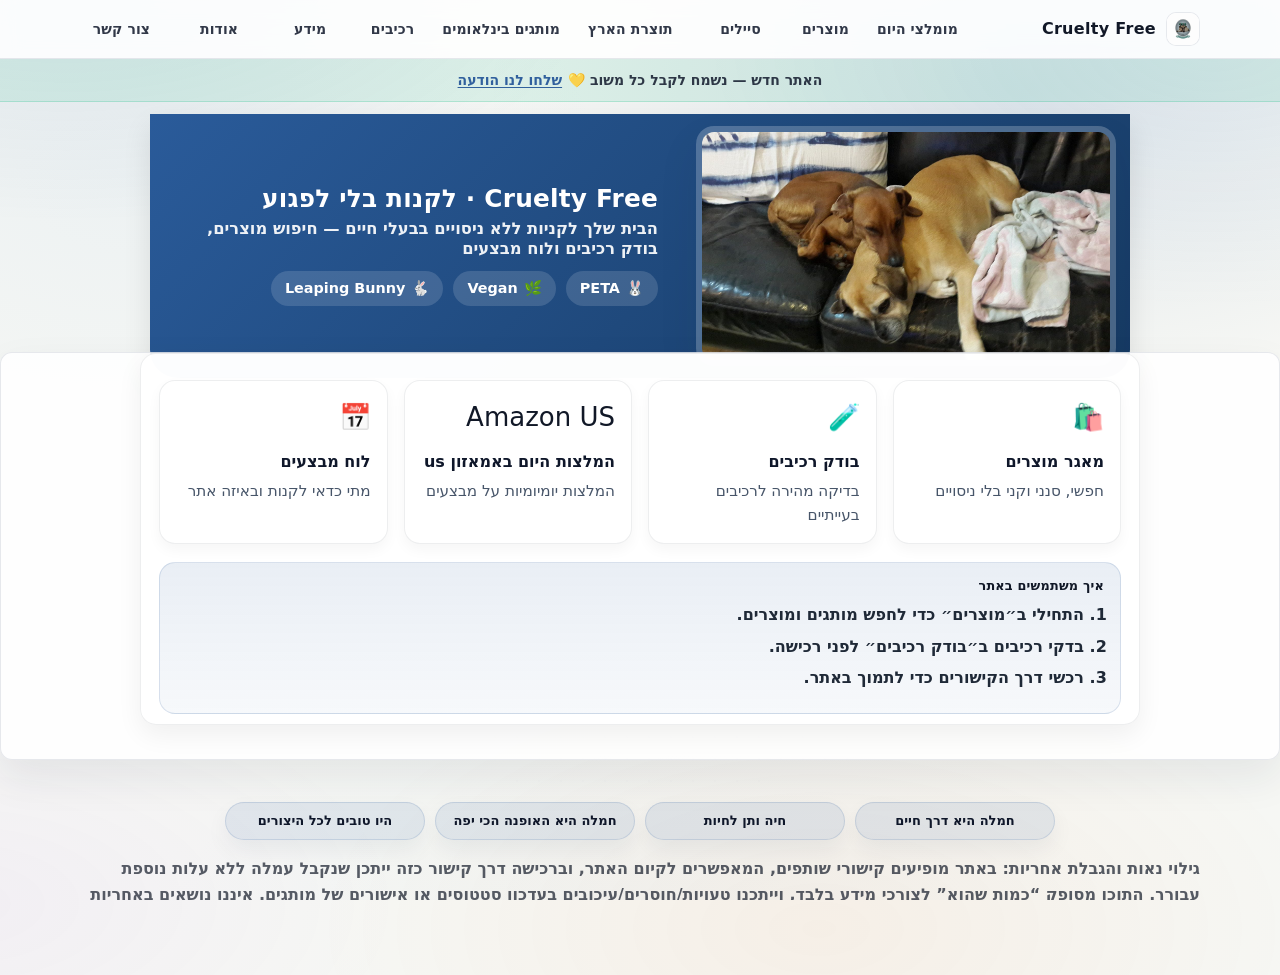
==== commit b631bedc: "Update index.html" ====
--- a/index.html
+++ b/index.html
@@ -26,15 +26,13 @@
 <a aria-label="בית" class="logo" href="index.html">
 <img alt="Cruelty Free" class="logoImg" height="40" src="assets/img/logo.png" width="40"/>
 <span class="logoText">Cruelty Free</span>
-<span class="logoTag">לקנות בלי לפגוע</span>
 </a>
 <nav aria-label="ניווט ראשי" class="nav">
-<a class="navHomeMobile" href="index.html">בית</a>
 <a class="" href="todays-top-deals.html">מומלצי היום</a>
 <a class="" href="products.html">מוצרים</a>
-<a class="" href="shopping-calendar.html">סיילים חשובים</a>
-<a class="" href="israeli-brands.html">מותגים ישראליים</a>
-<a class="" href="recommended-brands.html">מותגים בינלאומיים</a>
+<a class="" href="shopping-calendar.html">סיילים</a>
+<a class="" href="israeli-brands.html">תוצרת הארץ</a>
+<a class="" href="recommended-brands.html">מותגים בינלאומים</a>
 <a class="" href="ingredient-detective.html">רכיבים</a>
 <a class="" href="learn.html">מידע</a>
 <a class="" href="about.html">אודות</a>
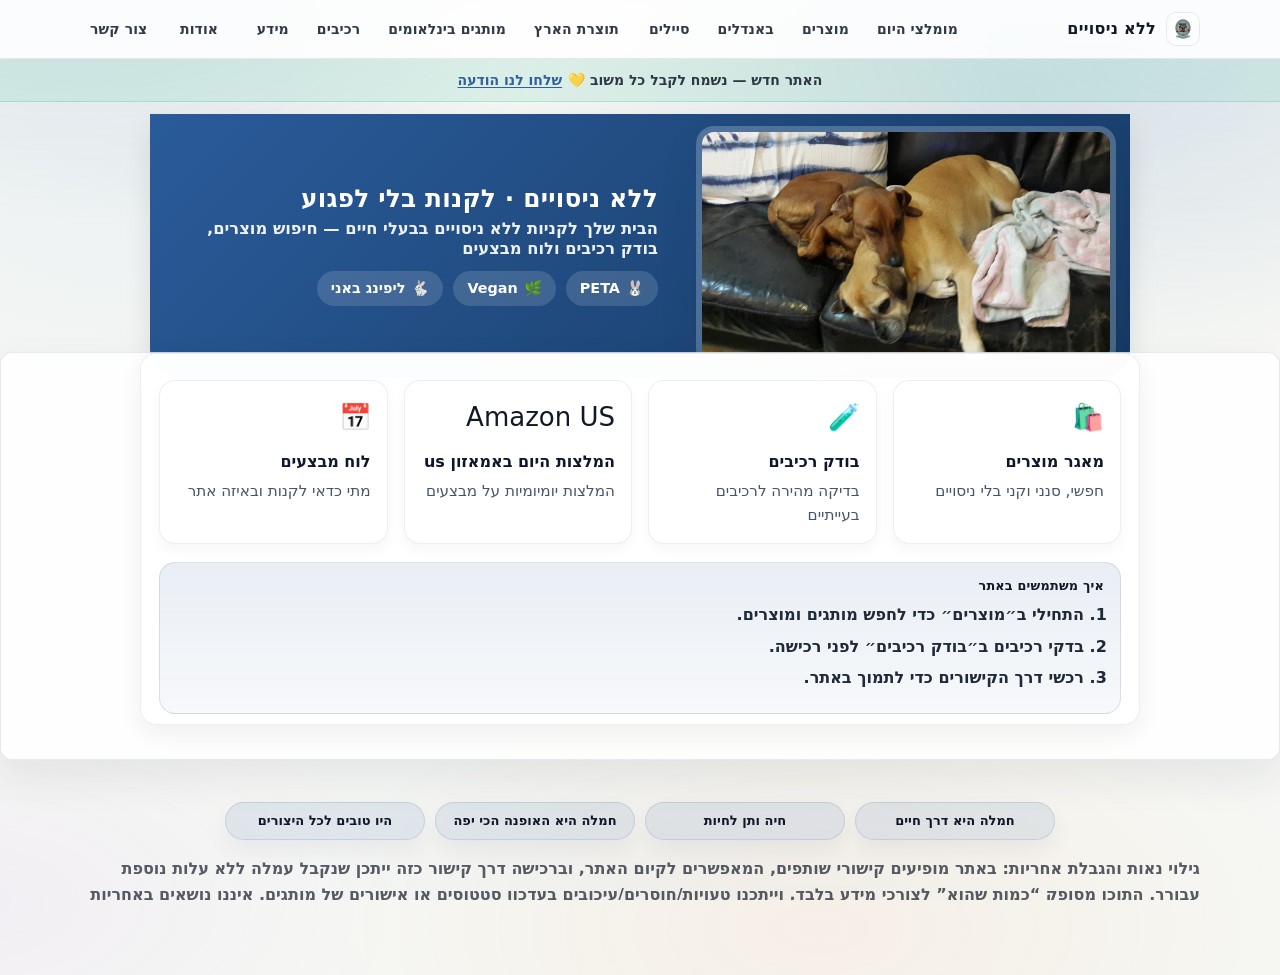
==== commit 872d4778: "Add files via upload" ====
--- a/index.html
+++ b/index.html
@@ -4,7 +4,7 @@
 <head>
 <meta charset="utf-8"/>
 <meta content="width=device-width, initial-scale=1" name="viewport"/>
-<title>Cruelty Free · לקנות בלי לפגוע</title>
+<title>ללא ניסויים · לקנות בלי לפגוע</title>
 <meta content="מדריך ישראלי לקניות ללא ניסויים בבעלי חיים" name="description"/>
 <link href="https://fonts.googleapis.com" rel="preconnect"/>
 <link crossorigin="" href="https://fonts.gstatic.com" rel="preconnect"/>
@@ -24,12 +24,13 @@
 <header class="siteHeader" id="siteHeader">
 <div class="wrap headerRow">
 <a aria-label="בית" class="logo" href="index.html">
-<img alt="Cruelty Free" class="logoImg" height="40" src="assets/img/logo.png" width="40"/>
-<span class="logoText">Cruelty Free</span>
+<img alt="ללא ניסויים" class="logoImg" height="40" src="assets/img/logo.png" width="40"/>
+<span class="logoText">ללא ניסויים</span>
 </a>
 <nav aria-label="ניווט ראשי" class="nav">
 <a class="" href="todays-top-deals.html">מומלצי היום</a>
 <a class="" href="products.html">מוצרים</a>
+<a class="" href="bundles.html">באנדלים</a>
 <a class="" href="shopping-calendar.html">סיילים</a>
 <a class="" href="israeli-brands.html">תוצרת הארץ</a>
 <a class="" href="recommended-brands.html">מותגים בינלאומים</a>
@@ -53,12 +54,12 @@
 <img alt="" aria-hidden="true" class="decorPhoto decorCL" src="assets/img/photos/dogs-cuddle.jpg"/>
 <div class="wrap heroInner">
 <div class="heroCopy center-text">
-<h1>Cruelty Free · לקנות בלי לפגוע</h1>
+<h1>ללא ניסויים · לקנות בלי לפגוע</h1>
 <p>הבית שלך לקניות ללא ניסויים בבעלי חיים — חיפוש מוצרים, בודק רכיבים ולוח מבצעים</p>
 <div class="badgeRow center-badges">
 <div class="trust-badge"><span class="icon">🐰</span> PETA</div>
 <div class="trust-badge"><span class="icon">🌿</span> Vegan</div>
-<div class="trust-badge"><span class="icon">🐇</span> Leaping Bunny</div>
+<div class="trust-badge"><span class="icon">🐇</span> ליפינג באני</div>
 </div>
 </div>
 </div>
--- a/assets/css/styles.css
+++ b/assets/css/styles.css
@@ -3518,6 +3518,38 @@
 html[dir="rtl"] .nav, html[dir="rtl"] nav ul { flex-direction: row; }
 html[dir="rtl"] .menu, html[dir="rtl"] .topMenu, html[dir="rtl"] .navbar, html[dir="rtl"] .nav-links { flex-direction: row; }
 html[dir="rtl"] .card, html[dir="rtl"] .productCard, html[dir="rtl"] .dealCard, html[dir="rtl"] .brandCard { text-align: right; }
+
+/* ------------------------------------------------------------
+   Mobile: reduce scrolling by showing 2 cards per row
+   (Brands / Products / Deals). Falls back to 1 column on very
+   small screens.
+------------------------------------------------------------ */
+
+@media (max-width: 720px){
+  /* Brands */
+  .brandGrid{ grid-template-columns: repeat(2, minmax(0, 1fr)); gap: 12px; }
+  .brandCard{ padding: 12px; border-radius: 16px; }
+
+  /* Deals */
+  .page-deals .dealsGrid{ grid-template-columns: repeat(2, minmax(0,1fr)); gap: 12px; }
+  .page-deals .dealCard{ padding: 12px; border-radius: 16px; }
+
+  /* Products */
+  .product-grid{ grid-template-columns: repeat(2, minmax(0, 1fr)) !important; gap: 12px; }
+  .productsResults .productCard{
+    grid-template-columns: 1fr; /* stack image on top for tighter cards */
+    padding: 12px;
+    border-radius: 16px;
+  }
+  .productsResults .productCard .pMedia{ height: 130px; }
+  .productsResults .productCard .pName{ -webkit-line-clamp: 2; }
+}
+
+@media (max-width: 420px){
+  .brandGrid{ grid-template-columns: 1fr; }
+  .page-deals .dealsGrid{ grid-template-columns: 1fr; }
+  .product-grid{ grid-template-columns: 1fr !important; }
+}
 html[dir="rtl"] .price, html[dir="rtl"] .priceLabel { direction: ltr; unicode-bidi: embed; } /* keep numbers readable */
 
 
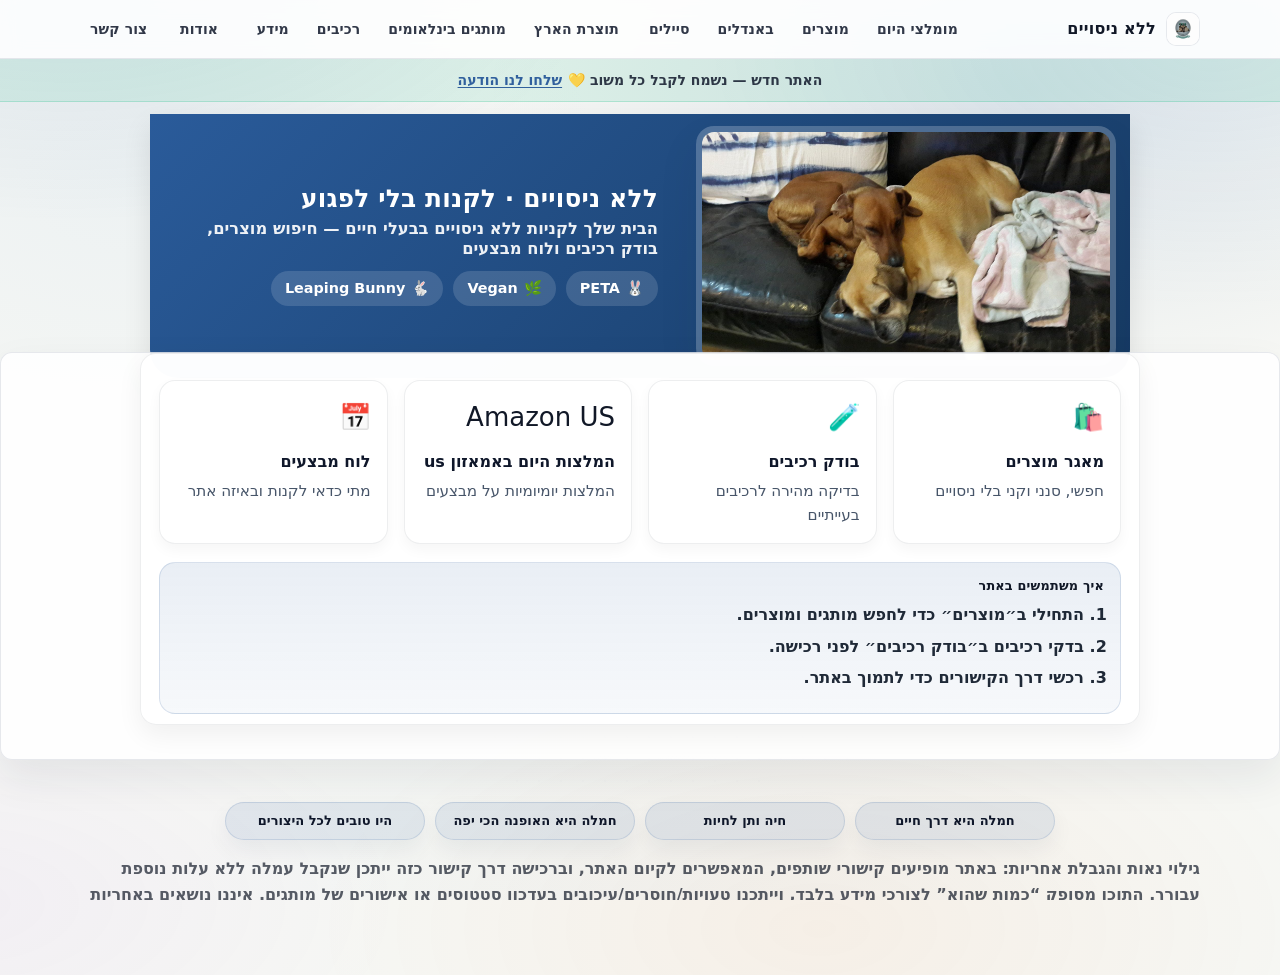
==== commit ca331b26: "Add files via upload" ====
--- a/index.html
+++ b/index.html
@@ -59,7 +59,7 @@
 <div class="badgeRow center-badges">
 <div class="trust-badge"><span class="icon">🐰</span> PETA</div>
 <div class="trust-badge"><span class="icon">🌿</span> Vegan</div>
-<div class="trust-badge"><span class="icon">🐇</span> ליפינג באני</div>
+<div class="trust-badge"><span class="icon">🐇</span> Leaping Bunny</div>
 </div>
 </div>
 </div>
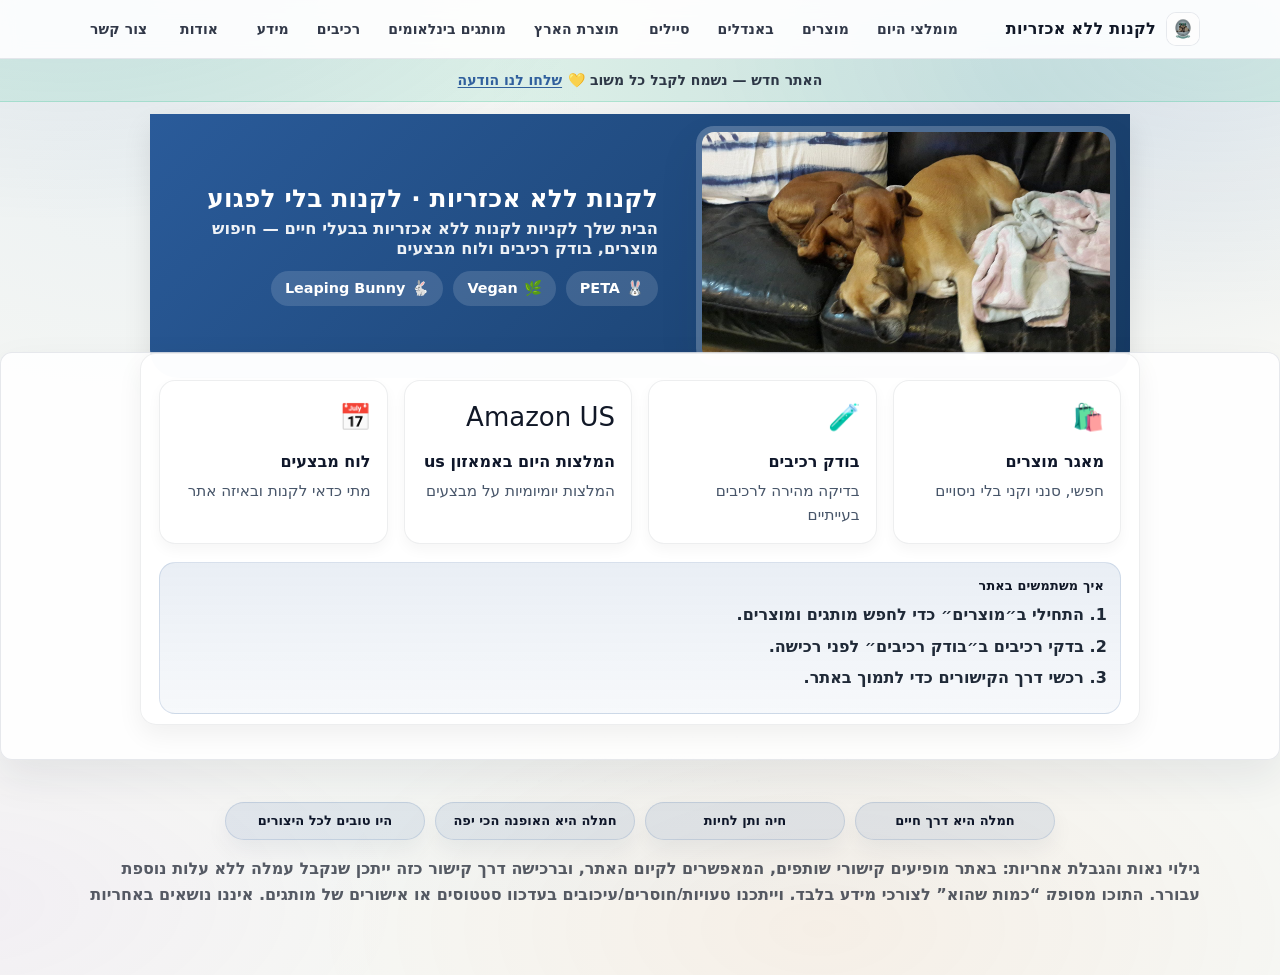
==== commit 4954fe57: "Add files via upload" ====
--- a/index.html
+++ b/index.html
@@ -4,8 +4,8 @@
 <head>
 <meta charset="utf-8"/>
 <meta content="width=device-width, initial-scale=1" name="viewport"/>
-<title>ללא ניסויים · לקנות בלי לפגוע</title>
-<meta content="מדריך ישראלי לקניות ללא ניסויים בבעלי חיים" name="description"/>
+<title>לקנות ללא אכזריות · לקנות בלי לפגוע</title>
+<meta content="מדריך ישראלי לקניות לקנות ללא אכזריות בבעלי חיים" name="description"/>
 <link href="https://fonts.googleapis.com" rel="preconnect"/>
 <link crossorigin="" href="https://fonts.gstatic.com" rel="preconnect"/>
 <link href="https://fonts.googleapis.com/css2?family=Assistant:wght@300;400;600;700;800&amp;display=swap" rel="stylesheet"/>
@@ -24,8 +24,8 @@
 <header class="siteHeader" id="siteHeader">
 <div class="wrap headerRow">
 <a aria-label="בית" class="logo" href="index.html">
-<img alt="ללא ניסויים" class="logoImg" height="40" src="assets/img/logo.png" width="40"/>
-<span class="logoText">ללא ניסויים</span>
+<img alt="לקנות ללא אכזריות" class="logoImg" height="40" src="assets/img/logo.png" width="40"/>
+<span class="logoText">לקנות ללא אכזריות</span>
 </a>
 <nav aria-label="ניווט ראשי" class="nav">
 <a class="" href="todays-top-deals.html">מומלצי היום</a>
@@ -54,8 +54,8 @@
 <img alt="" aria-hidden="true" class="decorPhoto decorCL" src="assets/img/photos/dogs-cuddle.jpg"/>
 <div class="wrap heroInner">
 <div class="heroCopy center-text">
-<h1>ללא ניסויים · לקנות בלי לפגוע</h1>
-<p>הבית שלך לקניות ללא ניסויים בבעלי חיים — חיפוש מוצרים, בודק רכיבים ולוח מבצעים</p>
+<h1>לקנות ללא אכזריות · לקנות בלי לפגוע</h1>
+<p>הבית שלך לקניות לקנות ללא אכזריות בבעלי חיים — חיפוש מוצרים, בודק רכיבים ולוח מבצעים</p>
 <div class="badgeRow center-badges">
 <div class="trust-badge"><span class="icon">🐰</span> PETA</div>
 <div class="trust-badge"><span class="icon">🌿</span> Vegan</div>
--- a/assets/css/styles.css
+++ b/assets/css/styles.css
@@ -3545,7 +3545,7 @@
   .productsResults .productCard .pName{ -webkit-line-clamp: 2; }
 }
 
-@media (max-width: 420px){
+@media (max-width: 360px){
   .brandGrid{ grid-template-columns: 1fr; }
   .page-deals .dealsGrid{ grid-template-columns: 1fr; }
   .product-grid{ grid-template-columns: 1fr !important; }
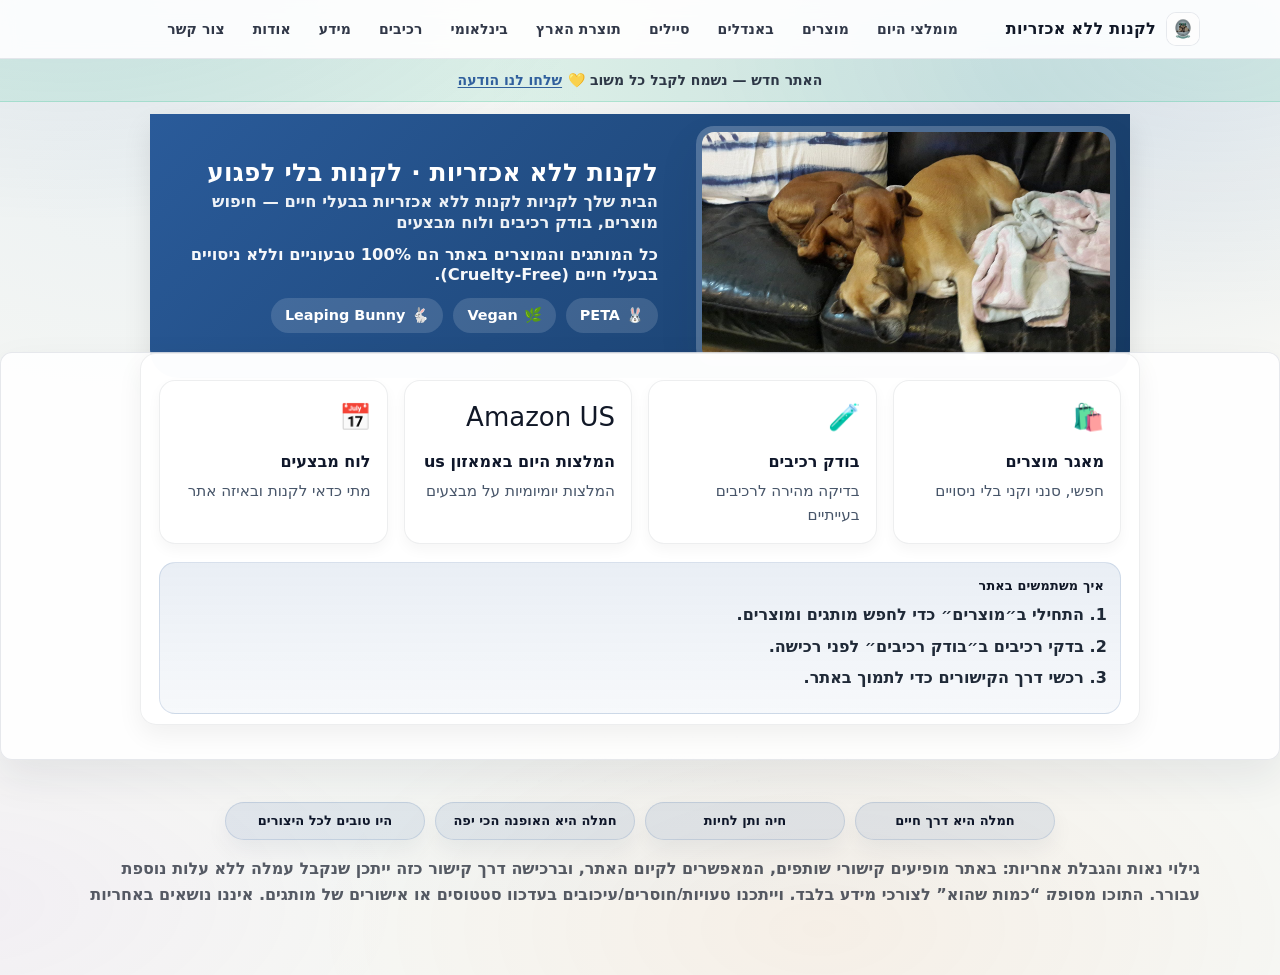
==== commit 955ad2fd: "Update index.html" ====
--- a/index.html
+++ b/index.html
@@ -33,7 +33,7 @@
 <a class="" href="bundles.html">באנדלים</a>
 <a class="" href="shopping-calendar.html">סיילים</a>
 <a class="" href="israeli-brands.html">תוצרת הארץ</a>
-<a class="" href="recommended-brands.html">מותגים בינלאומים</a>
+<a class="" href="recommended-brands.html">בינלאומי</a>
 <a class="" href="ingredient-detective.html">רכיבים</a>
 <a class="" href="learn.html">מידע</a>
 <a class="" href="about.html">אודות</a>
--- a/assets/css/styles.css
+++ b/assets/css/styles.css
@@ -54,21 +54,25 @@
   padding: 12px 0;
 }
 
-/* Prevent desktop nav from dropping to a second line */
+/* Header nav: keep one line; if there is not enough space, scroll horizontally */
 .siteHeader .nav{ flex: 1 1 auto; }
-
-  /* Mobile drawer: keep list clean (no wrapping into columns) */
-  .siteHeader .nav{
-    flex-wrap: nowrap;
-    white-space: normal;
-    overflow-x: hidden;
-  }
-  .siteHeader .nav a{
-    width: 100%;
-    justify-content: flex-start;
-    padding: 10px 12px;
-  }
 .siteHeader .logo{ flex: 0 0 auto; }
+
+.siteHeader .nav{
+  flex-wrap: nowrap;
+  white-space: nowrap;
+  overflow-x: auto;
+  overflow-y: hidden;
+  -webkit-overflow-scrolling: touch;
+}
+.siteHeader .nav a{
+  flex: 0 0 auto;
+}
+
+@media (max-width: 780px){
+  /* On small screens we still keep it one row; users can swipe the menu */
+  .siteHeader .nav a{ padding: 10px 12px; }
+}
 
 .logo{
   display:flex; align-items:center; gap:10px; min-width: 220px;
@@ -280,6 +284,14 @@
 }
 
 .heroCopy p{ margin:0 0 12px; font-weight: 650; }
+
+/* Extra promise line inside the hero/header (replaces the old global notice banner) */
+.heroCopy .heroVeganLine{
+  margin-top: 10px;
+  font-weight: 650;
+  opacity: .96;
+}
+.heroCopy .heroVeganLine b{ font-weight: 800; }
 .badgeRow{ display:flex; gap:8px; flex-wrap:wrap; margin-top: 10px; }
 .badge{
   display:inline-flex; align-items:center; justify-content:center;
@@ -1852,10 +1864,27 @@
   box-shadow: 0 12px 28px rgba(0, 0, 0, 0.05);
 }
 
-.page-products .productCard .pMedia {
-  display: none;
-}
-
+.page-products .productCard .pMedia{
+  display: grid !important;          /* override previous hide */
+  place-items: center;
+  width: 100%;
+  height: 110px;                     /* compact but visible */
+  border-radius: 14px;
+  overflow: hidden;
+  background: rgba(15,23,42,0.04);
+  border: 1px solid rgba(15,23,42,0.06);
+  margin-bottom: 8px;
+}
+.page-products .productCard .pMedia img{
+  width: 100%;
+  height: 100%;
+  object-fit: cover;                  /* no weird stretching */
+  display: block;
+}
+.page-products .productCard .pPlaceholder{
+  font-size: 28px;
+  line-height: 1;
+}
 .page-products .productCard .pContent {
   margin: 0;
   display: flex;
@@ -2184,17 +2213,13 @@
   font-size:.72rem;
   color:#0f172a;
 }
-.brandBadge--vegan{
+.brandBadge--Vegan{
   background:rgba(34,197,94,0.10);
   color:#166534;
 }
-.brandBadge--peta{
+.brandBadge--Cruelty-Free{
   background:rgba(59,130,246,0.12);
   color:#1d4ed8;
-}
-.brandBadge--lb{
-  background:rgba(236,72,153,0.12);
-  color:#9d174d;
 }
 .brandLinks{
   margin-top:0.5rem;
@@ -3746,3 +3771,503 @@
   .siteHeader .nav a{ font-size: 13px; padding: 6px 9px; }
 }
 
+
+/* --- Product cards: image on top + compact height (hotfix) --- */
+.page-products .productCard{
+  display: flex;
+  flex-direction: column;
+  gap: 6px;
+}
+.page-products .productCard .pContent{
+  gap: 6px;
+}
+.page-products .productCard .offer{
+  padding: 10px 10px 10px;
+}
+.page-products .productCard .offer .btn.primary{
+  margin-top: 6px;
+  padding: 9px 0;
+  font-size: 15px;
+}
+
+
+
+/* === KBWG PATCH: clearer product images + show full image (2026-01-21-v6) === */
+/* Make product thumbnails clearer and show the whole product (no cropping) */
+.page-products .pMedia{
+  /* slightly taller for readability, still compact */
+  height: 84px !important;
+  background: rgba(255,255,255,.96);
+}
+
+@media (max-width: 480px){
+  .page-products .pMedia{ height: 74px !important; }
+}
+
+.page-products .pMedia img{
+  object-fit: contain !important;   /* show full image */
+  object-position: center center;
+  padding: 6px;                    /* breathing room so edges aren't cut */
+  background: transparent;
+  /* avoid any blur filters; let browser render crisply */
+  image-rendering: auto;
+  transform: translateZ(0);
+}
+/* === /KBWG PATCH v6 === */
+
+
+
+/* === KBWG PATCH: larger + sharper thumbnails (2026-01-21-v7) === */
+/* Bigger thumbnail area (still compact) + reduce internal whitespace */
+.page-products .pMedia{
+  height: 112px !important;
+  background: #fff;
+}
+@media (max-width: 480px){
+  .page-products .pMedia{ height: 96px !important; }
+}
+
+/* Show the whole image but make it fill the available space better */
+.page-products .pMedia img{
+  object-fit: contain !important;
+  object-position: center center;
+  padding: 2px !important;      /* less empty space */
+  background: #fff;
+  /* slightly crisper in Chromium-based browsers */
+  image-rendering: -webkit-optimize-contrast;
+}
+/* === /KBWG PATCH v7 === */
+
+
+
+/* === KBWG PATCH: crisp full-fit thumbnails (2026-01-21-v8) === */
+/* The fade is coming from low opacity / overlays. Force a clean white canvas and full opacity. */
+.page-products .pMedia{
+  background: #fff !important;
+  border-color: rgba(20,40,80,.14) !important;
+}
+.page-products .pMedia::after{
+  content: none !important; /* prevent any gradient overlay */
+}
+.page-products .pMedia img{
+  opacity: 1 !important;
+  filter: none !important;
+  mix-blend-mode: normal !important;
+  object-fit: contain !important;   /* never crop */
+  padding: 4px !important;
+  background: #fff !important;
+  image-rendering: -webkit-optimize-contrast;
+}
+
+/* Ensure the img isn't constrained by inherited height:auto rules */
+.page-products .pMedia img{
+  width: 100% !important;
+  height: 100% !important;
+}
+/* === /KBWG PATCH v8 === */
+
+
+
+/* === KBWG PATCH: maximize full image visibility (2026-01-21-v9) === */
+/* Make the media area tall enough so 'contain' can show the full product without cutting.
+   This is the most reliable way to guarantee no crop across portrait/landscape images. */
+.page-products .pMedia{
+  height: 140px !important;
+  padding: 0 !important;
+  background: #fff !important;
+  display: block !important;
+}
+@media (max-width: 920px){
+  .page-products .pMedia{ height: 128px !important; }
+}
+@media (max-width: 480px){
+  .page-products .pMedia{ height: 116px !important; }
+}
+
+/* Ensure image always fits fully (no crop) */
+.page-products .pMedia img{
+  width: 100% !important;
+  height: 100% !important;
+  object-fit: contain !important;
+  object-position: center center !important;
+  padding: 6px !important; /* small frame */
+  background: #fff !important;
+}
+
+/* If placeholder is used, keep it centered and not huge */
+.page-products .pPlaceholder{
+  min-height: 0 !important;
+  height: 100% !important;
+  display: grid !important;
+  place-items: center;
+}
+/* === /KBWG PATCH v9 === */
+
+
+
+/* === KBWG PATCH: full image + bigger (2026-01-21-v10) === */
+/* If it still feels "cut", it's usually because padding leaves less usable space,
+   or the box is still a bit short for portrait product shots.
+   This makes the box a bit taller and removes most padding while STILL never cropping. */
+
+.page-products .pMedia{
+  height: 168px !important;
+}
+@media (max-width: 920px){
+  .page-products .pMedia{ height: 150px !important; }
+}
+@media (max-width: 480px){
+  .page-products .pMedia{ height: 132px !important; }
+}
+
+.page-products .pMedia img{
+  padding: 0px !important;      /* maximize usable area */
+  object-fit: contain !important;
+  object-position: center center !important;
+}
+/* === /KBWG PATCH v10 === */
+
+
+
+/* === KBWG PATCH: square thumb tuned for portrait packshots (2026-01-21-v11) === */
+/* Your images are packshots like the sample (portrait/square with white bg).
+   A wide banner thumbnail makes them look tiny. Switch to a SQUARE thumbnail so the product fills the box,
+   while still using `contain` (never crops). */
+
+.page-products .pMedia{
+  /* square makes portrait packshots look much larger */
+  aspect-ratio: 1 / 1 !important;
+  height: auto !important;          /* let aspect-ratio control height */
+  width: 100%;
+  max-height: 170px;                /* keep cards reasonable */
+}
+@media (max-width: 920px){
+  .page-products .pMedia{ max-height: 155px; }
+}
+@media (max-width: 480px){
+  .page-products .pMedia{ max-height: 140px; }
+}
+
+/* Maximize product size inside the square */
+.page-products .pMedia img{
+  object-fit: contain !important;   /* never crop */
+  width: 100% !important;
+  height: 100% !important;
+  padding: 0 !important;
+  background: #fff !important;
+}
+/* === /KBWG PATCH v11 === */
+
+
+
+/* === KBWG PATCH: shorter thumb + shift image up (2026-01-22-v12) === */
+/* Shorter image area (reduce card height) */
+.page-products .pMedia{
+  max-height: 138px !important;   /* was 170 */
+}
+@media (max-width: 920px){
+  .page-products .pMedia{ max-height: 126px !important; }
+}
+@media (max-width: 480px){
+  .page-products .pMedia{ max-height: 118px !important; }
+}
+
+/* Nudge the image UP so we see more of the bottom part of the product */
+.page-products .pMedia img{
+  object-fit: contain !important;
+  object-position: 50% 42% !important; /* up a bit (default is 50% 50%) */
+}
+/* === /KBWG PATCH v12 === */
+
+
+
+/* === KBWG PATCH: show more bottom of packshot (2026-01-22-v13) === */
+/* With object-fit: contain, the image is NOT cropped unless we shift it.
+   The screenshot shows bottoms getting cut → shift DOWN (not up) so more bottom is visible. */
+
+.page-products .pMedia img{
+  object-fit: contain !important;
+  /* move image down so bottom part is visible */
+  object-position: 50% 62% !important;
+}
+
+/* Keep the thumbnail area compact */
+.page-products .pMedia{
+  max-height: 132px !important;
+}
+@media (max-width: 920px){
+  .page-products .pMedia{ max-height: 122px !important; }
+}
+@media (max-width: 480px){
+  .page-products .pMedia{ max-height: 112px !important; }
+}
+/* === /KBWG PATCH v13 === */
+
+
+
+/* === KBWG PATCH: bottom-align packshots (2026-01-22-v14) === */
+/* Best effort for your Amazon-style packshots:
+   - keep square thumb (makes packshots look larger)
+   - align image to the BOTTOM so jars/tubes don't look "cut" when the file has extra whitespace on top
+   - still NEVER crop (contain) */
+
+.page-products .pMedia{
+  aspect-ratio: 1 / 1 !important;
+  height: auto !important;
+  width: 100%;
+  max-height: 132px !important; /* compact */
+  background: #fff !important;
+}
+@media (max-width: 920px){
+  .page-products .pMedia{ max-height: 122px !important; }
+}
+@media (max-width: 480px){
+  .page-products .pMedia{ max-height: 112px !important; }
+}
+
+.page-products .pMedia img{
+  object-fit: contain !important;
+  /* bottom align to reveal lower part when source has top whitespace */
+  object-position: 50% 100% !important;
+  padding: 0 !important;
+  width: 100% !important;
+  height: 100% !important;
+  background: #fff !important;
+}
+/* === /KBWG PATCH v14 === */
+
+
+
+/* === KBWG PATCH: square thumb with capped width (2026-01-22-v15) === */
+/* Problem in desktop: the card is wide, and max-height forces the media to become a wide rectangle,
+   which makes packshot images look tiny.
+   Fix: keep the thumb SQUARE but cap its WIDTH (so it stays compact and the product stays big). */
+
+.page-products .pMedia{
+  width: 100% !important;
+  max-width: 190px;              /* cap thumb size */
+  margin-inline: auto;           /* center in RTL/LTR */
+  aspect-ratio: 1 / 1 !important;/* always square */
+  height: auto !important;       /* driven by aspect ratio */
+  max-height: none !important;   /* prevent squashing */
+  background: #fff !important;
+}
+
+@media (max-width: 920px){
+  .page-products .pMedia{ max-width: 175px; }
+}
+@media (max-width: 480px){
+  .page-products .pMedia{ max-width: 155px; }
+}
+
+/* Full image, bottom aligned */
+.page-products .pMedia img{
+  object-fit: contain !important;
+  object-position: 50% 100% !important;
+  width: 100% !important;
+  height: 100% !important;
+  padding: 0 !important;
+  background: #fff !important;
+}
+/* === /KBWG PATCH v15 === */
+
+
+
+/* === KBWG PATCH: slightly taller thumbs (2026-01-22-v16) === */
+/* Slightly taller by increasing capped width (square aspect-ratio keeps it proportional) */
+.page-products .pMedia{
+  max-width: 210px !important; /* was 190 */
+}
+@media (max-width: 920px){
+  .page-products .pMedia{ max-width: 190px !important; } /* was 175 */
+}
+@media (max-width: 480px){
+  .page-products .pMedia{ max-width: 170px !important; } /* was 155 */
+}
+/* === /KBWG PATCH v16 === */
+
+
+
+/* === KBWG PATCH: best-looking thumbs (no fade) + show bottom (2026-01-22-v17) === */
+/* 1) Fix "faded" look: remove any opacity/filters/overlays and force clean white canvas */
+.page-products .pMedia{
+  background: #fff !important;
+  opacity: 1 !important;
+  filter: none !important;
+}
+.page-products .pMedia::before,
+.page-products .pMedia::after{
+  content: none !important;
+  display: none !important;
+}
+.page-products .pMedia img{
+  opacity: 1 !important;
+  filter: none !important;
+  mix-blend-mode: normal !important;
+  background: #fff !important;
+  image-rendering: -webkit-optimize-contrast;
+}
+
+/* 2) Ensure full image is shown (no cropping) AND prevent the rounded corners from clipping the bottom:
+      add a tiny bottom padding frame and position slightly above bottom */
+.page-products .pMedia{
+  overflow: hidden !important; /* keep rounded corners clean */
+}
+.page-products .pMedia img{
+  width: 100% !important;
+  height: 100% !important;
+  object-fit: contain !important;         /* never crop */
+  object-position: 50% 90% !important;    /* a touch above bottom */
+  padding: 2px 2px 10px 2px !important;   /* extra room at bottom so it won't look "cut" */
+  box-sizing: border-box !important;
+}
+/* === /KBWG PATCH v17 === */
+
+
+
+/* === KBWG PATCH: polish product cards (2026-01-22-v18) === */
+/* Visual polish (keep your current layout, just cleaner) */
+
+/* Card: slightly tighter + nicer separation */
+.page-products .productCard{
+  padding: 14px !important;
+  border: 1px solid rgba(20,40,80,.08) !important;
+  box-shadow: 0 10px 24px rgba(20,40,80,.06);
+}
+@media (max-width: 480px){
+  .page-products .productCard{ padding: 12px !important; }
+}
+
+/* Image: keep crisp + reduce the "washed" feel */
+.page-products .pMedia{
+  border: 1px solid rgba(20,40,80,.10) !important;
+  border-radius: 18px !important;
+}
+.page-products .pMedia img{
+  /* slight contrast boost without looking edited */
+  filter: contrast(1.02) saturate(1.03) !important;
+}
+
+/* Brand line: calmer (less heavy), closer to title */
+.page-products .pBrand{
+  font-weight: 700 !important;
+  opacity: .75 !important;
+  letter-spacing: .2px;
+  margin-top: 2px;
+}
+
+/* Title: slightly smaller so it wraps nicer in Hebrew/English mix */
+.page-products .pName{
+  font-size: 18px !important;
+  line-height: 1.25 !important;
+  margin-top: 2px !important;
+}
+@media (max-width: 480px){
+  .page-products .pName{ font-size: 16.5px !important; }
+}
+
+/* Pills: consistent spacing and size */
+.page-products .pMeta{
+  gap: 8px !important;
+  margin-top: 6px !important;
+}
+.page-products .pMeta .pill,
+.page-products .tag{
+  border-color: rgba(20,40,80,.14) !important;
+  background: #fff !important;
+}
+
+/* Offer box: a bit less tall + more readable */
+.page-products .offer{
+  border-radius: 18px !important;
+  background: rgba(240,245,255,.65) !important;
+  border: 1px solid rgba(120,160,255,.20) !important;
+}
+.page-products .offerStore{
+  font-weight: 700 !important;
+}
+.page-products .offer .btn{
+  border-radius: 999px !important;
+}
+
+/* Hover polish for desktop */
+@media (hover:hover) and (pointer:fine){
+  .page-products .productCard{
+    transition: transform .15s ease, box-shadow .15s ease;
+  }
+  .page-products .productCard:hover{
+    transform: translateY(-2px);
+    box-shadow: 0 14px 30px rgba(20,40,80,.09);
+  }
+}
+/* === /KBWG PATCH v18 === */
+
+
+
+/* === KBWG PATCH: eliminate bottom clip illusion (2026-01-22-v19) === */
+/* Some packshots still look "cut" at the bottom because:
+   - the image sits too close to the rounded border, and
+   - subpixel rounding can clip the last pixels.
+   Fix: add guaranteed bottom breathing room inside the media box. */
+
+.page-products .pMedia{
+  padding-bottom: 12px !important; /* breathing room */
+  box-sizing: border-box !important;
+}
+.page-products .pMedia img{
+  height: calc(100% - 12px) !important; /* respect the padding */
+  object-fit: contain !important;
+  object-position: 50% 100% !important; /* bottom align */
+  padding: 0 !important;
+  display: block !important;
+}
+/* === /KBWG PATCH v19 === */
+
+
+
+/* === KBWG PATCH: fixed thumb size 100x140 (2026-01-22-v20) === */
+/* Match the attached image dimensions exactly: 100x140px (portrait, 5:7). */
+.page-products .pMedia{
+  width: 100px !important;
+  height: 140px !important;
+  max-width: none !important;
+  max-height: none !important;
+  aspect-ratio: auto !important;
+  margin-inline: auto !important; /* center in card */
+  padding-bottom: 12px !important; /* keep anti-clip breathing room */
+  box-sizing: border-box !important;
+}
+
+/* Keep full image visible and bottom-aligned */
+.page-products .pMedia img{
+  width: 100% !important;
+  height: calc(100% - 12px) !important;
+  object-fit: contain !important;
+  object-position: 50% 100% !important;
+  padding: 0 !important;
+}
+
+/* Optional: on very small screens, shrink a little so it doesn't overflow */
+@media (max-width: 360px){
+  .page-products .pMedia{ width: 92px !important; height: 128px !important; }
+}
+/* Today's deals: make product images smaller on-screen */
+.page-deals .dealMedia{
+  width: 140px;          /* change to 110 / 120 / 160 as you like */
+  aspect-ratio: 1 / 1;
+  margin-inline: auto;   /* center the thumbnail */
+}
+
+.page-deals .dealImg,
+.page-deals .dealPlaceholder{
+  width: 100%;
+  height: 100%;
+  object-fit: cover;     /* use 'contain' if you prefer no cropping */
+}
+
+/* Optional: even smaller on mobile */
+@media (max-width: 480px){
+  .page-deals .dealMedia{ width: 120px; }
+}
+
+/* === /KBWG PATCH v20 === */
